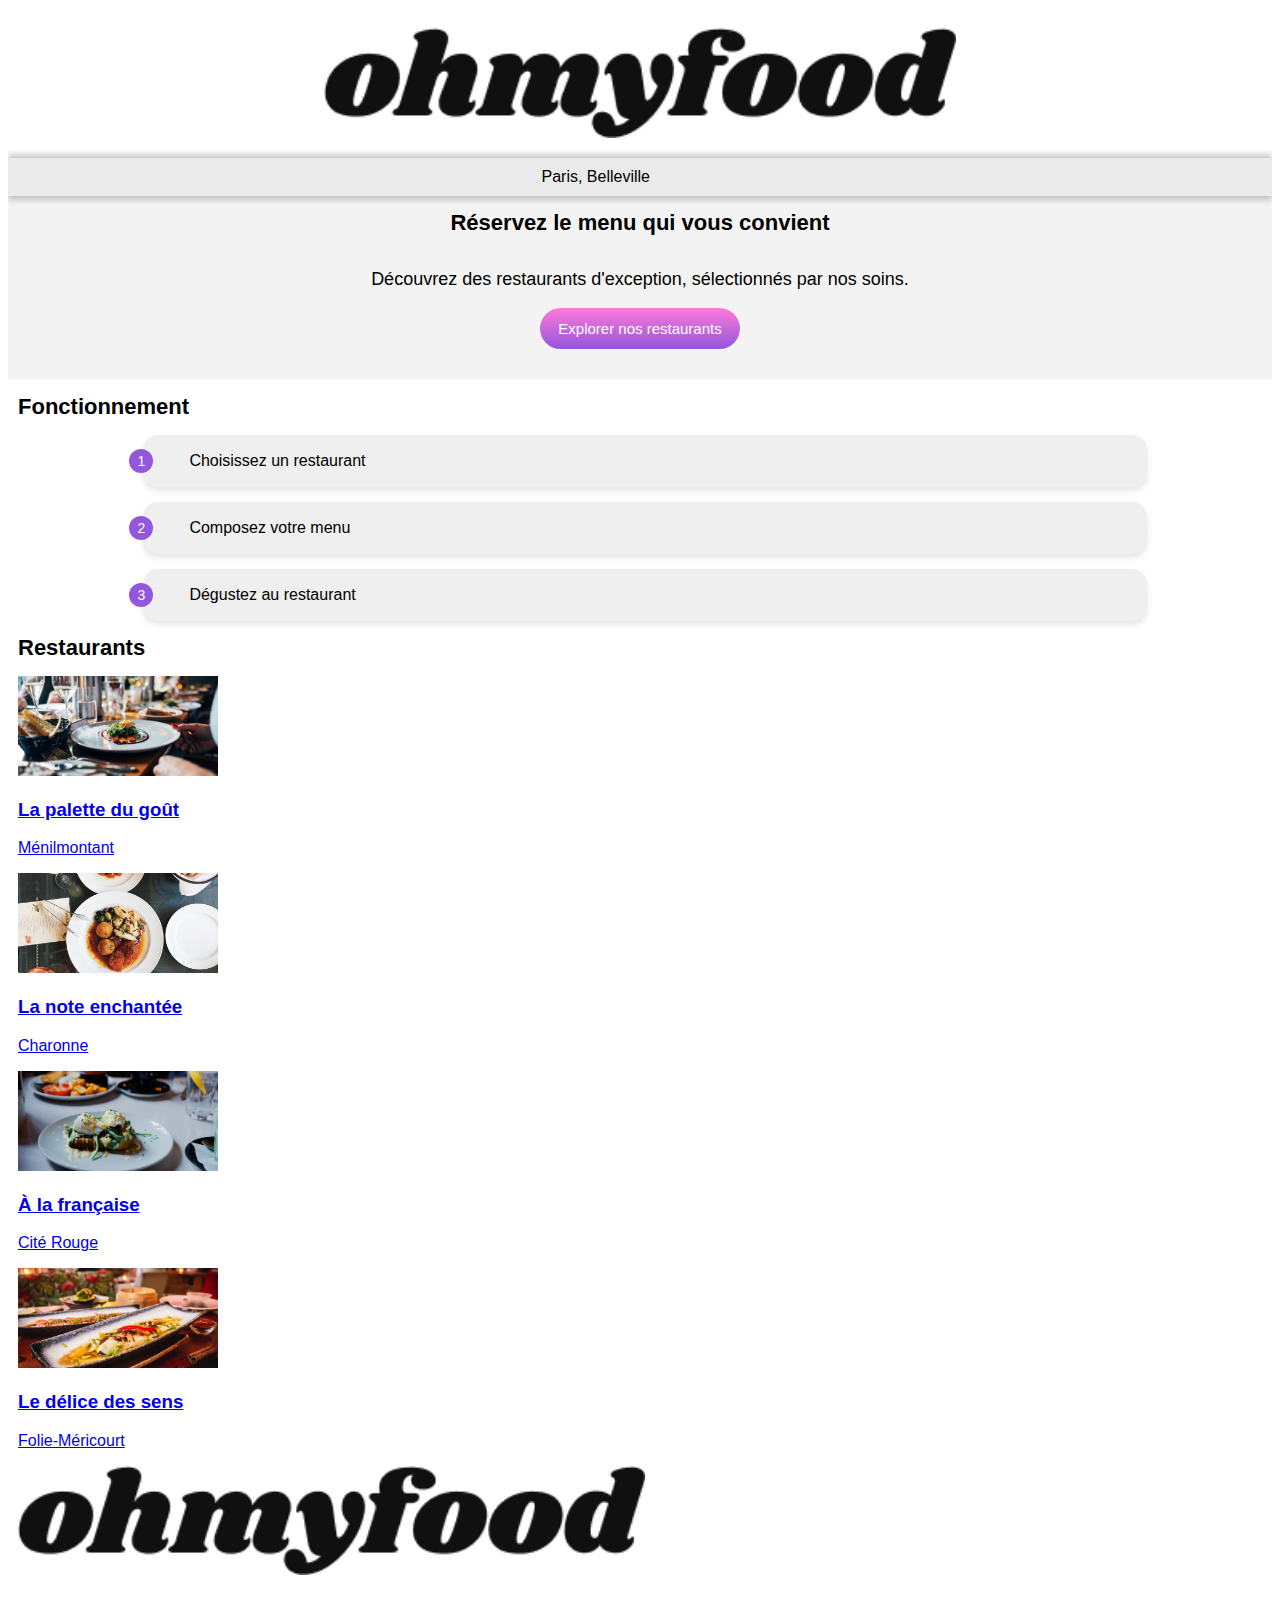
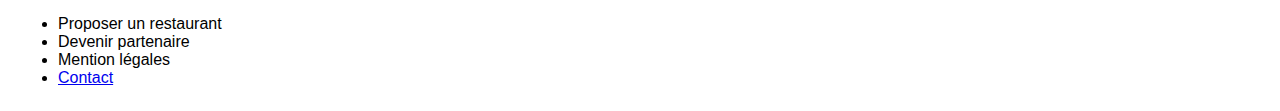
==== index.html @ 81c5a449 "Intégration css: header, info, fonctionnement" ====
<!DOCTYPE html>
<html lang="fr">

<head>
    <meta charset="UTF-8">
    <meta name="viewport" content="width=device-width, initial-scale=1.0">
    <title>Oh my food</title>

    <link rel="preconnect" href="https://fonts.googleapis.com">
    <link rel="preconnect" href="https://fonts.gstatic.com" crossorigin>
    <link href="https://fonts.googleapis.com/css2?family=Raleway:wght@400;500;700&display=swap" rel="stylesheet">
    <link rel="stylesheet" href="https://cdnjs.cloudflare.com/ajax/libs/font-awesome/6.2.1/css/all.min.css"
        integrity="sha512-MV7K8+y+gLIBoVD59lQIYicR65iaqukzvf/nwasF0nqhPay5w/9lJmVM2hMDcnK1OnMGCdVK+iQrJ7lzPJQd1w=="
        crossorigin="anonymous" referrerpolicy="no-referrer">
    <link rel="stylesheet" href="sass/main.css">

</head>

<body>

    <header>
        <img src="assets/images/logo/ohmyfood.png" alt="Logo Ohmyfood" class="logo-header">
        
        <div class="search-form">
            <i class="fa-solid fa-location-dot"></i> 
            <form action="#" method="post">
                <input type="search" value="Paris, Belleville" id="recherche">
            </form>
        </div>

    </header>

    <!-- <nav>
    </nav> -->

    <main>

        <section class="info">
            <h1>Réservez le menu qui vous convient</h1>
            <p>Découvrez des restaurants d'exception, sélectionnés par nos soins.</p>
            <button>Explorer nos restaurants</button>
        </section>

        <section class="fonctionnement">
            <h1>Fonctionnement</h1>
            <div class="fonct-btn">
                <button>
                    <div class="button-number">1</div>
                    <i class="fa-solid fa-mobile-screen-button"></i>
                    <p>Choisissez un restaurant</p>
                </button>
                <button>
                    <div class="button-number">2</div>
                    <i class="fa-solid fa-list"></i>
                    <p>Composez votre menu</p>
                </button>
                <button>
                    <div class="button-number">3</div>
                    <i class="fa-solid fa-store" id="icone-store"></i>
                    <p>Dégustez au restaurant</p>
                </button>
            </div>
        </section>

        <section class="restaurants">
            <div class="restaurant-title">
                <h1>Restaurants</h1>
            </div>
            <div class="restaurants-cards">
                <a href="#">
                    <article class="card">
                        <img src="assets/images/restaurants/jay-wennington-N_Y88TWmGwA-unsplash.jpg" alt="Image du restaurant la palette du goût">
                        <div class="card-content">
                            <div class="card-txt">
                                <h3 class="card-title">La palette du goût</h3>
                                <p class="card-subtitle">Ménilmontant</p>
                            </div>
                            <div class="card-rating">
                                <i class="fa-thin fa-heart"></i>
                            </div>
                        </div>
                    </article>
                </a> 
                <a href="#">
                    <article class="card">
                        <img src="assets/images/restaurants/stil-u2Lp8tXIcjw-unsplash.jpg" alt="Image du restaurant La note enchantée">
                        <div class="card-content">
                            <div class="card-txt">
                                <h3 class="card-title">La note enchantée</h3>
                                <p class="card-subtitle">Charonne</p>
                            </div>
                            <div class="card-rating">
                                <i class="fa-thin fa-heart"></i>
                            </div>
                        </div>
                    </article>
                </a> 
                <a href="#">
                    <article class="card">
                        <img src="assets/images/restaurants/toa-heftiba-DQKerTsQwi0-unsplash.jpg" alt="Image du restaurant À la française">
                        <div class="card-content">
                            <div class="card-txt">
                                <h3 class="card-title">À la française</h3>
                                <p class="card-subtitle">Cité Rouge</p>
                            </div>
                            <div class="card-rating">
                                <i class="fa-thin fa-heart"></i>
                            </div>
                        </div>
                    </article>
                </a> 
                <a href="#">
                    <article class="card">
                        <img src="assets/images/restaurants/louis-hansel-shotsoflouis-qNBGVyOCY8Q-unsplash.jpg" alt="Image du restaurant Le délice des sens">
                        <div class="card-content">
                            <div class="card-txt">
                                <h3 class="card-title">Le délice des sens</h3>
                                <p class="card-subtitle">Folie-Méricourt</p>
                            </div>
                            <div class="card-rating">
                                <i class="fa-thin fa-heart"></i>
                            </div>
                        </div>
                    </article>
                </a> 
            </div>    
        </section>

    </main>
    <footer>
        <img src="assets/images/logo/ohmyfood.png" alt="logo Ohmyfood" class="logo-footer">
        <ul>
            <li><i class="fa-solid fa-utensils"></i>Proposer un restaurant</li>
            <li><i class="fa-solid fa-handshake-angle"></i>Devenir partenaire</li>
            <li>Mention légales</li>
            <li><a href="#">Contact</a></li>
        </ul>
    </footer>

</body>
</html>
---- sass/main.css ----
header {
  display: flex;
  justify-content: center;
  align-items: center;
  flex-direction: column;
  font-family: "Roboto", sans-serif;
}
header .logo-header {
  width: 50%;
  margin: 20px 0;
}
header .search-form {
  display: flex;
  justify-content: center;
  align-items: center;
  flex-direction: row;
  background-color: #EAEAEA;
  width: 100%;
  box-shadow: 0 -4px 6px rgba(0, 0, 0, 0.2), 0 4px 6px rgba(0, 0, 0, 0.2);
}
header .search-form i {
  font-size: 15px;
  color: #353535;
  margin-right: 10px;
}
header .search-form form {
  display: flex;
  align-items: center;
  color: #EAEAEA;
}
header .search-form form input {
  padding: 10px;
  font-size: 16px;
  width: 100%;
  max-width: 300px;
  border: none;
  outline: none;
  background-color: #EAEAEA;
  font-family: "Roboto", sans-serif;
}

.card img {
  width: 200px;
  height: 100px;
  object-fit: cover;
}

body {
  font-family: "Roboto", sans-serif;
}

html, body {
  overflow-x: hidden;
}

h1 {
  font-size: 22px;
  font-weight: 600;
}

.info {
  display: flex;
  justify-content: center;
  align-items: center;
  flex-direction: column;
  font-family: "Roboto", sans-serif;
  text-align: center;
  background-color: #f3f3f3;
}
.info h1 {
  padding: 0 20px;
}
.info p {
  font-size: 18px;
  font-weight: 300;
  padding: 0 20px;
}

.fonctionnement, .restaurants, footer {
  padding-left: 10px;
}

.info button {
  margin-bottom: 30px;
  border-radius: 25px;
  color: white;
  background: linear-gradient(to bottom, #FF79DA, #9356DC);
  border: none;
  padding: 12px 18px;
  font-size: 15px;
  font-weight: 500;
}

.fonct-btn {
  display: flex;
  justify-content: center;
  align-items: center;
  flex-direction: column;
  gap: 15px;
}

.fonctionnement button {
  display: flex;
  align-items: center;
  justify-content: flex-start;
  width: 80%;
  border-radius: 15px;
  border: none;
  box-shadow: 0 4px 6px rgba(0, 0, 0, 0.1);
  position: relative;
}
.fonctionnement button .button-number {
  position: absolute;
  left: -14px;
  background-color: #9356DC;
  border-radius: 25px;
  color: white;
  padding: 4px 8px;
  font-size: 14px;
}
.fonctionnement button i {
  margin-left: 20px;
  color: #7E7E7E;
}
.fonctionnement button p {
  margin-left: 20px;
  font-size: 16px;
  font-weight: 500;
}
.fonctionnement button #icone-store {
  color: #9356DC;
}

.logo-footer {
  width: 50%;
  margin-bottom: 20px;
}

/*# sourceMappingURL=main.css.map */
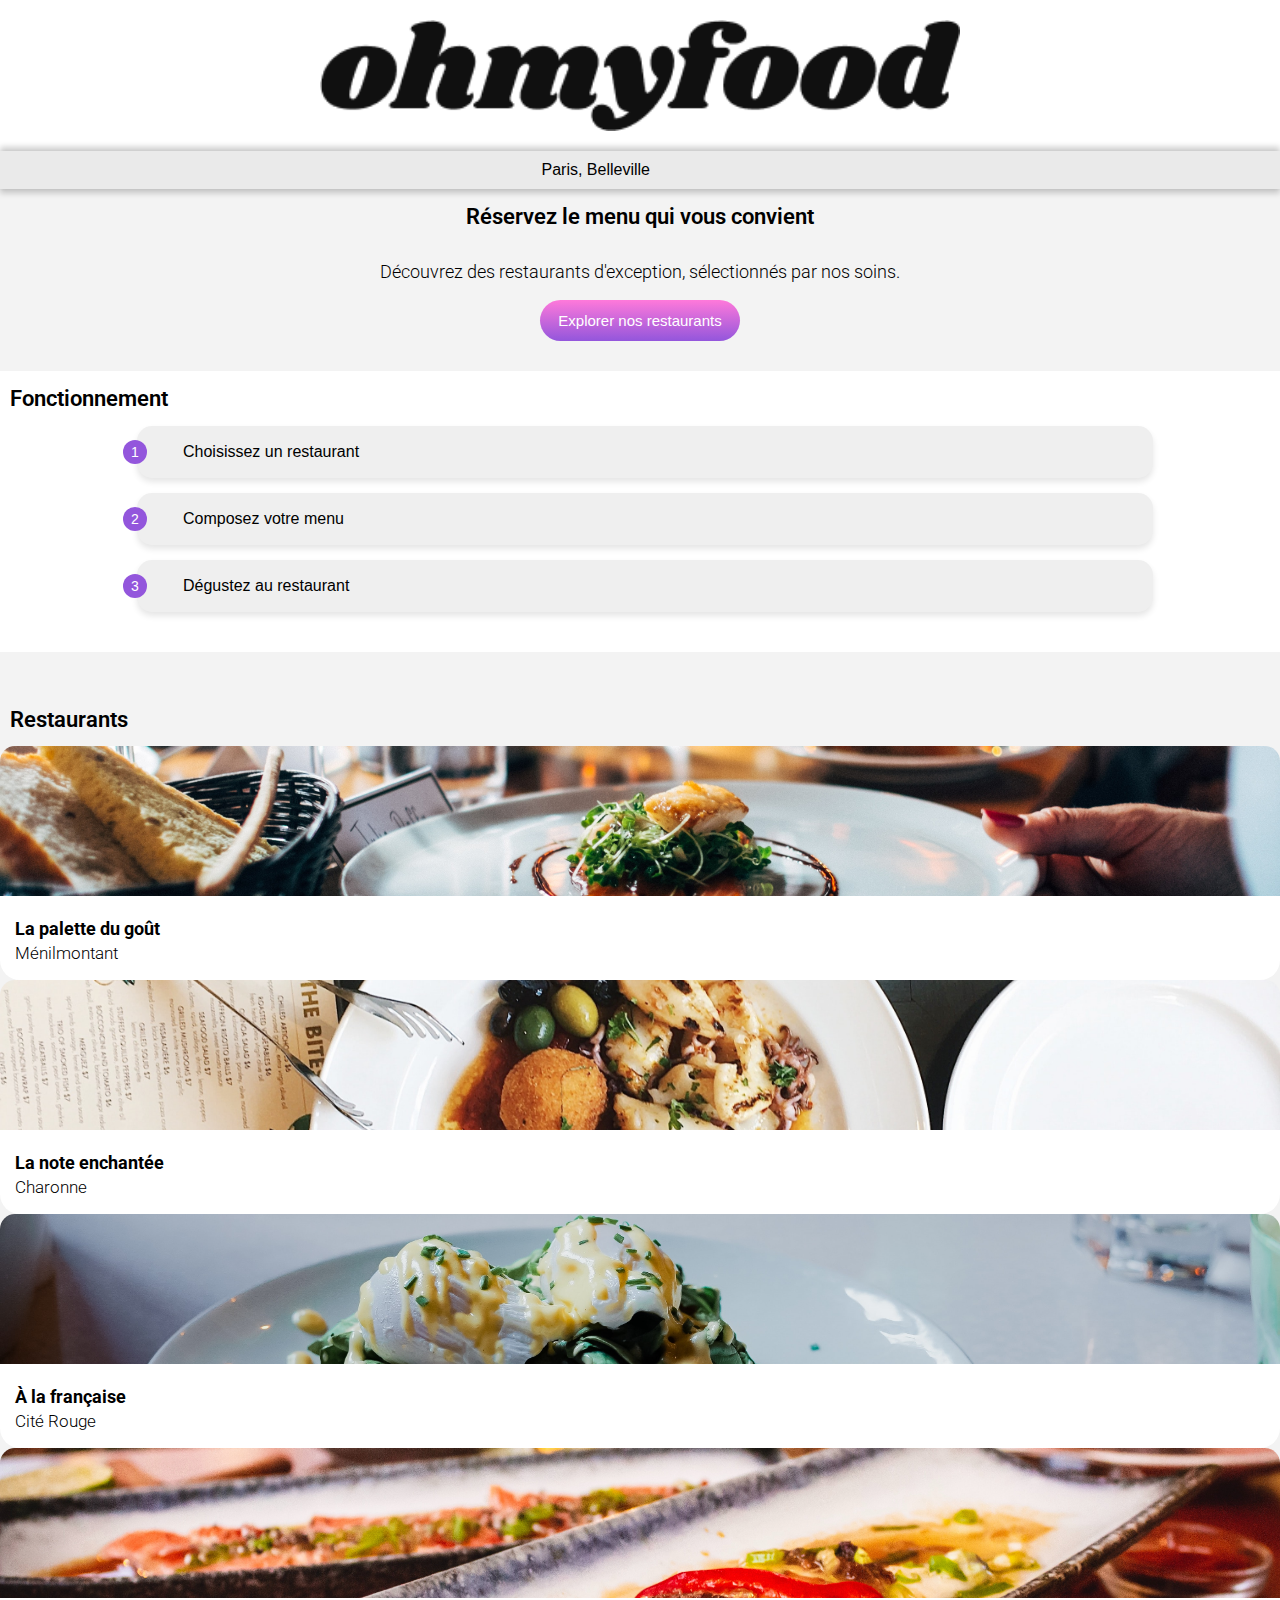
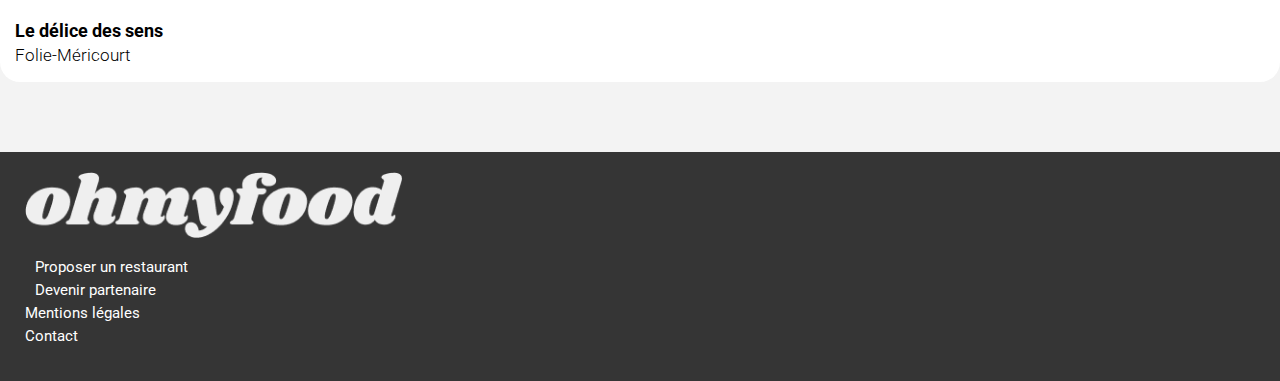
==== commit 55dd5687: "Intégration footer et vérification des sections" ====
--- a/index.html
+++ b/index.html
@@ -8,7 +8,7 @@
 
     <link rel="preconnect" href="https://fonts.googleapis.com">
     <link rel="preconnect" href="https://fonts.gstatic.com" crossorigin>
-    <link href="https://fonts.googleapis.com/css2?family=Raleway:wght@400;500;700&display=swap" rel="stylesheet">
+    <link href="https://fonts.googleapis.com/css2?family=Roboto:ital,wght@0,100;0,300;0,400;0,500;0,700;0,900;1,100;1,300;1,400;1,500;1,700;1,900&family=Shrikhand&display=swap" rel="stylesheet">
     <link rel="stylesheet" href="https://cdnjs.cloudflare.com/ajax/libs/font-awesome/6.2.1/css/all.min.css"
         integrity="sha512-MV7K8+y+gLIBoVD59lQIYicR65iaqukzvf/nwasF0nqhPay5w/9lJmVM2hMDcnK1OnMGCdVK+iQrJ7lzPJQd1w=="
         crossorigin="anonymous" referrerpolicy="no-referrer">
@@ -76,7 +76,7 @@
                                 <p class="card-subtitle">Ménilmontant</p>
                             </div>
                             <div class="card-rating">
-                                <i class="fa-thin fa-heart"></i>
+                                <i class="fa-regular fa-heart"></i>
                             </div>
                         </div>
                     </article>
@@ -90,7 +90,7 @@
                                 <p class="card-subtitle">Charonne</p>
                             </div>
                             <div class="card-rating">
-                                <i class="fa-thin fa-heart"></i>
+                                <i class="fa-regular fa-heart"></i>
                             </div>
                         </div>
                     </article>
@@ -104,7 +104,7 @@
                                 <p class="card-subtitle">Cité Rouge</p>
                             </div>
                             <div class="card-rating">
-                                <i class="fa-thin fa-heart"></i>
+                                <i class="fa-regular fa-heart"></i>
                             </div>
                         </div>
                     </article>
@@ -118,7 +118,7 @@
                                 <p class="card-subtitle">Folie-Méricourt</p>
                             </div>
                             <div class="card-rating">
-                                <i class="fa-thin fa-heart"></i>
+                                <i class="fa-regular fa-heart"></i>
                             </div>
                         </div>
                     </article>
@@ -132,7 +132,7 @@
         <ul>
             <li><i class="fa-solid fa-utensils"></i>Proposer un restaurant</li>
             <li><i class="fa-solid fa-handshake-angle"></i>Devenir partenaire</li>
-            <li>Mention légales</li>
+            <li>Mentions légales</li>
             <li><a href="#">Contact</a></li>
         </ul>
     </footer>
--- a/sass/main.css
+++ b/sass/main.css
@@ -3,7 +3,6 @@
   justify-content: center;
   align-items: center;
   flex-direction: column;
-  font-family: "Roboto", sans-serif;
 }
 header .logo-header {
   width: 50%;
@@ -36,17 +35,59 @@
   border: none;
   outline: none;
   background-color: #EAEAEA;
-  font-family: "Roboto", sans-serif;
-}
-
-.card img {
-  width: 200px;
-  height: 100px;
+}
+
+.restaurants-cards {
+  width: 100%;
+}
+.restaurants-cards .restaurants-cards a {
+  display: flex;
+  flex-direction: column;
+  gap: 20px;
+  width: 90%;
+}
+.restaurants-cards .card {
+  background-color: white;
+  border-radius: 20px;
+}
+.restaurants-cards .card img {
+  width: 100%;
+  height: 150px;
+  border-top-left-radius: 15px;
+  border-top-right-radius: 15px;
   object-fit: cover;
 }
+.restaurants-cards .card-content {
+  padding-left: 15px;
+  color: black;
+  display: flex;
+  flex-direction: row;
+  justify-content: space-between;
+  align-items: center;
+}
+.restaurants-cards .card-content .card-txt h3 {
+  margin-bottom: 0;
+  font-size: 18px;
+}
+.restaurants-cards .card-content .card-txt p {
+  margin-top: 4px;
+  font-size: 17px;
+  font-weight: 300;
+}
+.restaurants-cards .card-content .card-rating {
+  padding-right: 15px;
+}
+.restaurants-cards i {
+  font-size: 22px;
+}
 
 body {
-  font-family: "Roboto", sans-serif;
+  font-family: "Roboto", sans-serif, sans-serif;
+  margin: 0;
+}
+
+a {
+  text-decoration: none;
 }
 
 html, body {
@@ -63,7 +104,6 @@
   justify-content: center;
   align-items: center;
   flex-direction: column;
-  font-family: "Roboto", sans-serif;
   text-align: center;
   background-color: #f3f3f3;
 }
@@ -77,6 +117,18 @@
 }
 
 .fonctionnement, .restaurants, footer {
+  padding-left: 10px;
+}
+
+.fonctionnement {
+  padding-bottom: 40px;
+}
+
+.restaurants {
+  background-color: #f3f3f3;
+  padding: 40px 0 70px 0;
+}
+.restaurants h1 {
   padding-left: 10px;
 }
 
@@ -131,9 +183,34 @@
   color: #9356DC;
 }
 
-.logo-footer {
-  width: 50%;
-  margin-bottom: 20px;
+footer {
+  background-color: #353535;
+  color: white;
+  text-decoration: none;
+  padding-bottom: 15px;
+  padding-left: 25px;
+}
+footer .logo-footer {
+  width: 30%;
+  margin-top: 20px;
+  filter: invert(1);
+}
+footer ul {
+  list-style-type: none;
+  padding: 0;
+  text-decoration: none;
+}
+footer ul li {
+  padding-bottom: 5px;
+  font-size: 15px;
+  font-weight: 400;
+}
+footer i {
+  font-size: 12px;
+  padding-right: 10px;
+}
+footer a {
+  color: inherit;
 }
 
 /*# sourceMappingURL=main.css.map */
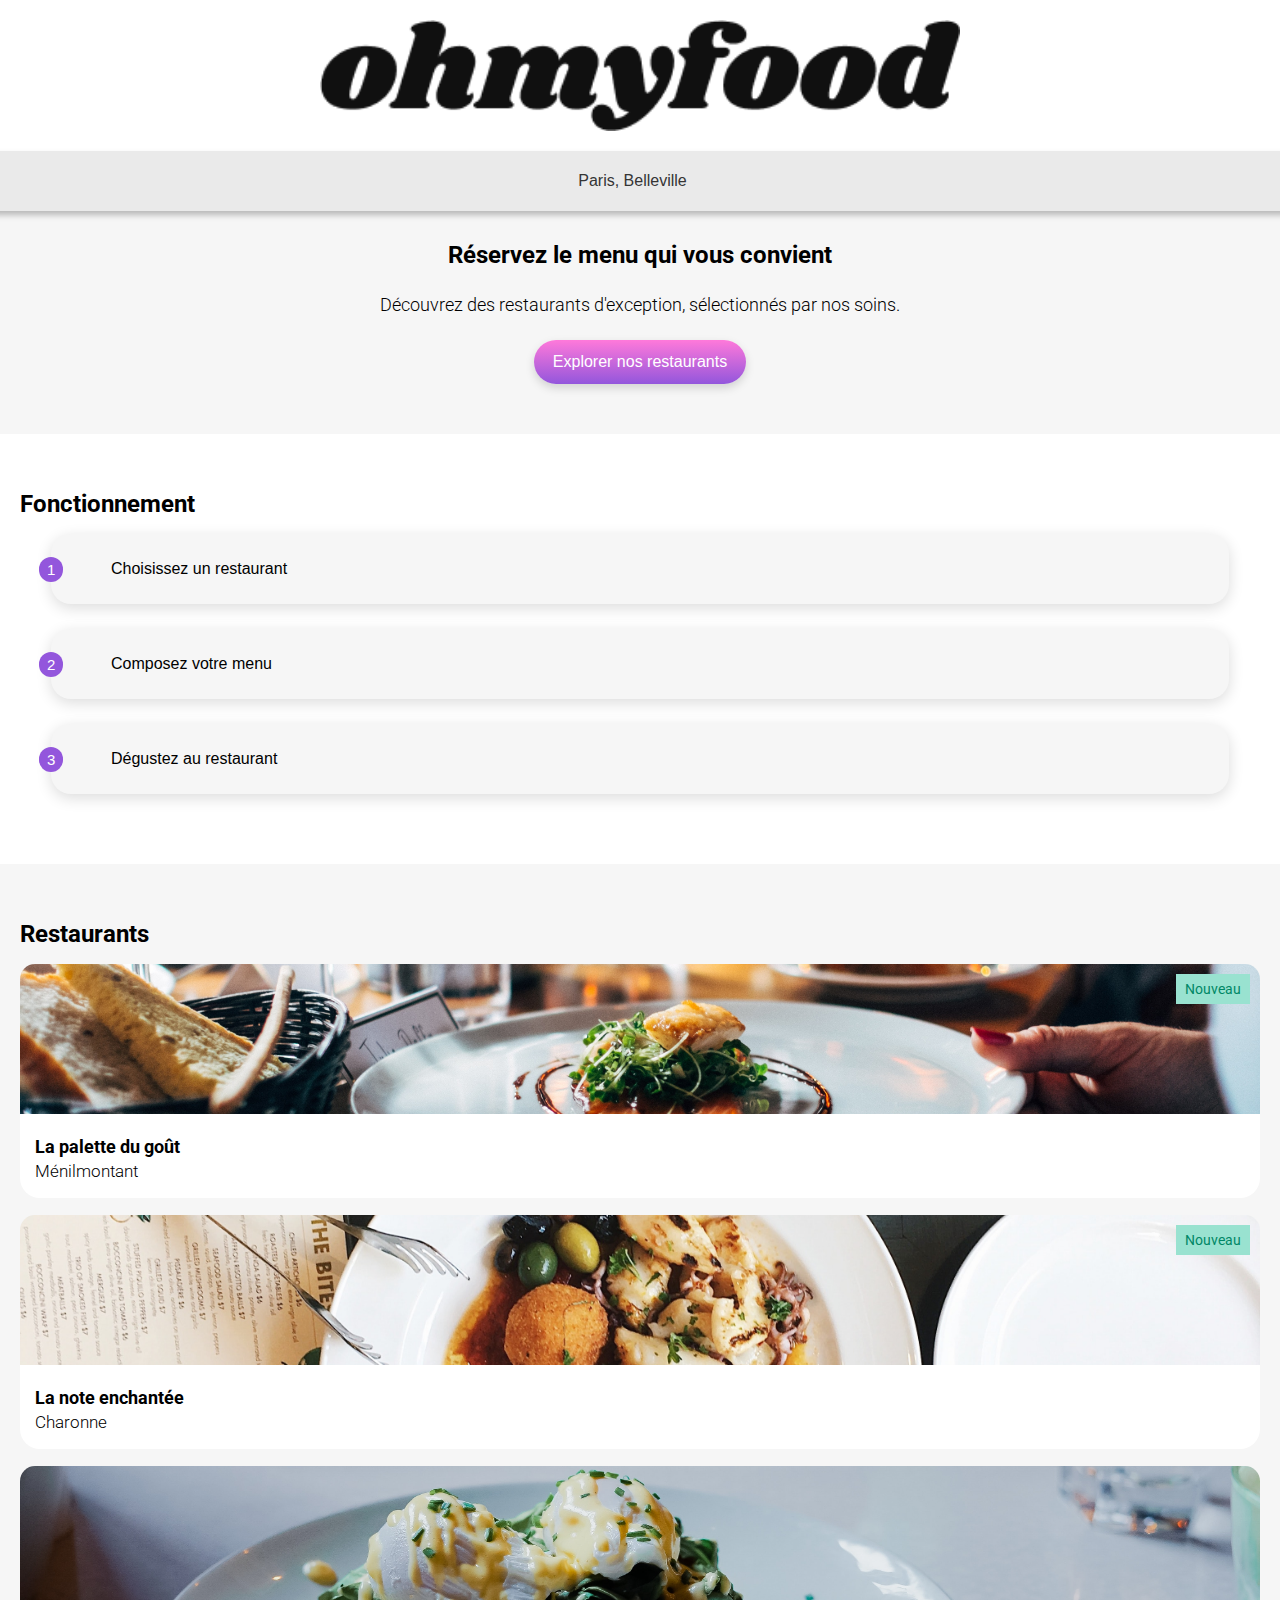
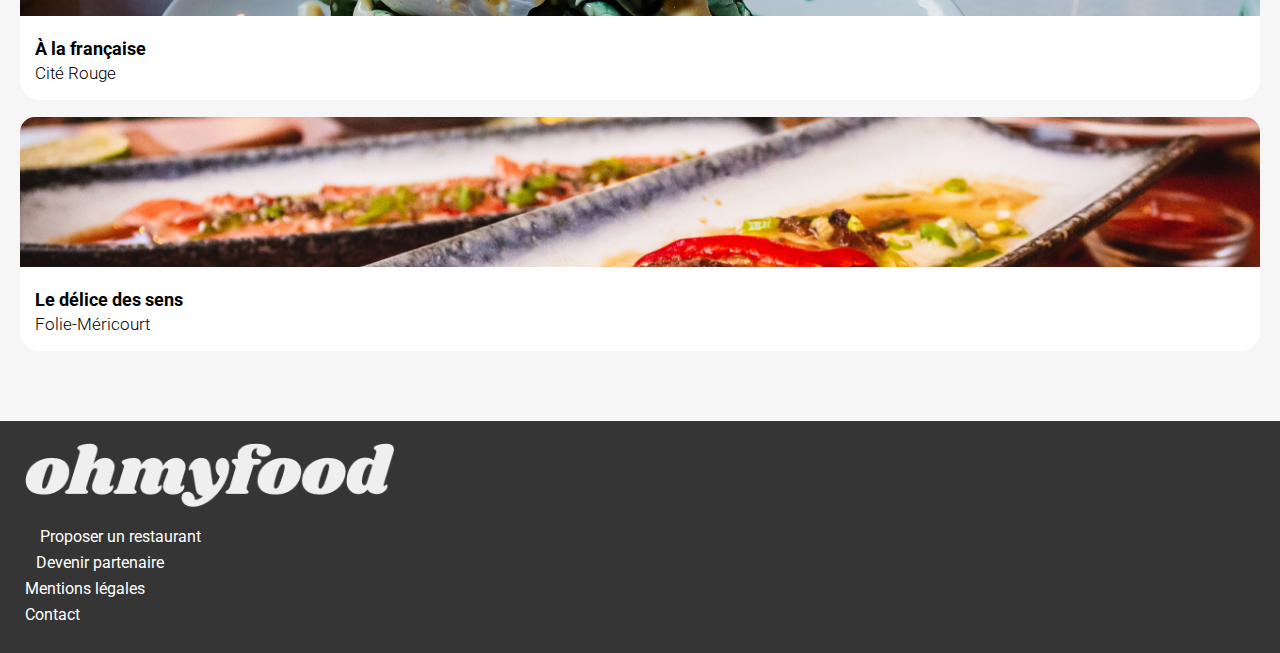
==== commit a3348818: "Fin page d'accueil sans animations" ====
--- a/index.html
+++ b/index.html
@@ -8,7 +8,9 @@
 
     <link rel="preconnect" href="https://fonts.googleapis.com">
     <link rel="preconnect" href="https://fonts.gstatic.com" crossorigin>
-    <link href="https://fonts.googleapis.com/css2?family=Roboto:ital,wght@0,100;0,300;0,400;0,500;0,700;0,900;1,100;1,300;1,400;1,500;1,700;1,900&family=Shrikhand&display=swap" rel="stylesheet">
+    <link
+        href="https://fonts.googleapis.com/css2?family=Roboto:ital,wght@0,100;0,300;0,400;0,500;0,700;0,900;1,100;1,300;1,400;1,500;1,700;1,900&family=Shrikhand&display=swap"
+        rel="stylesheet">
     <link rel="stylesheet" href="https://cdnjs.cloudflare.com/ajax/libs/font-awesome/6.2.1/css/all.min.css"
         integrity="sha512-MV7K8+y+gLIBoVD59lQIYicR65iaqukzvf/nwasF0nqhPay5w/9lJmVM2hMDcnK1OnMGCdVK+iQrJ7lzPJQd1w=="
         crossorigin="anonymous" referrerpolicy="no-referrer">
@@ -20,28 +22,23 @@
 
     <header>
         <img src="assets/images/logo/ohmyfood.png" alt="Logo Ohmyfood" class="logo-header">
-        
         <div class="search-form">
-            <i class="fa-solid fa-location-dot"></i> 
+            <i class="fa-solid fa-location-dot"></i>
             <form action="#" method="post">
                 <input type="search" value="Paris, Belleville" id="recherche">
             </form>
         </div>
-
     </header>
 
-    <!-- <nav>
-    </nav> -->
 
     <main>
-
         <section class="info">
             <h1>Réservez le menu qui vous convient</h1>
             <p>Découvrez des restaurants d'exception, sélectionnés par nos soins.</p>
             <button>Explorer nos restaurants</button>
         </section>
 
-        <section class="fonctionnement">
+        <section class="fonctionnement main-section">
             <h1>Fonctionnement</h1>
             <div class="fonct-btn">
                 <button>
@@ -62,14 +59,17 @@
             </div>
         </section>
 
-        <section class="restaurants">
+        <section class="restaurants main-section">
             <div class="restaurant-title">
                 <h1>Restaurants</h1>
             </div>
             <div class="restaurants-cards">
                 <a href="#">
                     <article class="card">
-                        <img src="assets/images/restaurants/jay-wennington-N_Y88TWmGwA-unsplash.jpg" alt="Image du restaurant la palette du goût">
+                        <!-- Alerte "Nouveau" sur l'image -->
+                        <div class="alert">Nouveau</div>
+                        <img src="assets/images/restaurants/jay-wennington-N_Y88TWmGwA-unsplash.jpg"
+                            alt="Image du restaurant la palette du goût" class="alert-image">
                         <div class="card-content">
                             <div class="card-txt">
                                 <h3 class="card-title">La palette du goût</h3>
@@ -80,10 +80,13 @@
                             </div>
                         </div>
                     </article>
-                </a> 
+                </a>
                 <a href="#">
                     <article class="card">
-                        <img src="assets/images/restaurants/stil-u2Lp8tXIcjw-unsplash.jpg" alt="Image du restaurant La note enchantée">
+                        <!-- Alerte "Nouveau" sur l'image -->
+                        <div class="alert">Nouveau</div>
+                        <img src="assets/images/restaurants/stil-u2Lp8tXIcjw-unsplash.jpg"
+                            alt="Image du restaurant La note enchantée" class="alert-image">
                         <div class="card-content">
                             <div class="card-txt">
                                 <h3 class="card-title">La note enchantée</h3>
@@ -94,10 +97,12 @@
                             </div>
                         </div>
                     </article>
-                </a> 
+                </a>
                 <a href="#">
                     <article class="card">
-                        <img src="assets/images/restaurants/toa-heftiba-DQKerTsQwi0-unsplash.jpg" alt="Image du restaurant À la française">
+
+                        <img src="assets/images/restaurants/toa-heftiba-DQKerTsQwi0-unsplash.jpg"
+                            alt="Image du restaurant À la française" class="alert-image">
                         <div class="card-content">
                             <div class="card-txt">
                                 <h3 class="card-title">À la française</h3>
@@ -108,10 +113,11 @@
                             </div>
                         </div>
                     </article>
-                </a> 
+                </a>
                 <a href="#">
                     <article class="card">
-                        <img src="assets/images/restaurants/louis-hansel-shotsoflouis-qNBGVyOCY8Q-unsplash.jpg" alt="Image du restaurant Le délice des sens">
+                        <img src="assets/images/restaurants/louis-hansel-shotsoflouis-qNBGVyOCY8Q-unsplash.jpg"
+                            alt="Image du restaurant Le délice des sens" class="alert-image">
                         <div class="card-content">
                             <div class="card-txt">
                                 <h3 class="card-title">Le délice des sens</h3>
@@ -122,8 +128,8 @@
                             </div>
                         </div>
                     </article>
-                </a> 
-            </div>    
+                </a>
+            </div>
         </section>
 
     </main>
@@ -138,4 +144,5 @@
     </footer>
 
 </body>
+
 </html>--- a/sass/main.css
+++ b/sass/main.css
@@ -3,6 +3,7 @@
   justify-content: center;
   align-items: center;
   flex-direction: column;
+  box-shadow: 0px 4px 6px rgba(0, 0, 0, 0.25);
 }
 header .logo-header {
   width: 50%;
@@ -15,47 +16,51 @@
   flex-direction: row;
   background-color: #EAEAEA;
   width: 100%;
-  box-shadow: 0 -4px 6px rgba(0, 0, 0, 0.2), 0 4px 6px rgba(0, 0, 0, 0.2);
+  padding: 20px;
+  box-shadow: 0px 4px 6px rgba(0, 0, 0, 0.25);
+  z-index: 1;
 }
 header .search-form i {
-  font-size: 15px;
+  font-size: 17px;
   color: #353535;
-  margin-right: 10px;
 }
 header .search-form form {
-  display: flex;
-  align-items: center;
   color: #EAEAEA;
 }
 header .search-form form input {
-  padding: 10px;
-  font-size: 16px;
-  width: 100%;
-  max-width: 300px;
+  font-size: 16px;
   border: none;
   outline: none;
+  text-align: center;
+  color: #353535;
   background-color: #EAEAEA;
 }
 
 .restaurants-cards {
   width: 100%;
-}
-.restaurants-cards .restaurants-cards a {
-  display: flex;
-  flex-direction: column;
-  gap: 20px;
-  width: 90%;
+  display: flex;
+  flex-direction: column;
+  gap: 17px;
 }
 .restaurants-cards .card {
   background-color: white;
+  position: relative;
   border-radius: 20px;
 }
 .restaurants-cards .card img {
   width: 100%;
   height: 150px;
-  border-top-left-radius: 15px;
-  border-top-right-radius: 15px;
+  border-radius: 15px 15px 0 0;
   object-fit: cover;
+}
+.restaurants-cards .card .alert {
+  position: absolute;
+  top: 10px;
+  right: 10px;
+  background-color: #99E2D0;
+  color: #008766;
+  padding: 7px 9px;
+  font-size: 14px;
 }
 .restaurants-cards .card-content {
   padding-left: 15px;
@@ -77,8 +82,8 @@
 .restaurants-cards .card-content .card-rating {
   padding-right: 15px;
 }
-.restaurants-cards i {
-  font-size: 22px;
+.restaurants-cards .card-content .card-rating i {
+  font-size: 23px;
 }
 
 body {
@@ -90,13 +95,14 @@
   text-decoration: none;
 }
 
-html, body {
+html,
+body {
   overflow-x: hidden;
 }
 
 h1 {
-  font-size: 22px;
-  font-weight: 600;
+  font-size: 24px;
+  font-weight: 700;
 }
 
 .info {
@@ -105,81 +111,79 @@
   align-items: center;
   flex-direction: column;
   text-align: center;
-  background-color: #f3f3f3;
+  background-color: #f6f6f6;
+  gap: 25px;
+  padding-top: 30px;
+  padding-bottom: 50px;
 }
 .info h1 {
-  padding: 0 20px;
+  padding: 0 50px;
+  margin: 0;
 }
 .info p {
   font-size: 18px;
   font-weight: 300;
-  padding: 0 20px;
-}
-
-.fonctionnement, .restaurants, footer {
-  padding-left: 10px;
-}
-
-.fonctionnement {
-  padding-bottom: 40px;
+  margin: 0;
+}
+
+.main-section {
+  padding: 40px 20px 70px 20px;
 }
 
 .restaurants {
-  background-color: #f3f3f3;
-  padding: 40px 0 70px 0;
-}
-.restaurants h1 {
-  padding-left: 10px;
+  background-color: #f6f6f6;
 }
 
 .info button {
-  margin-bottom: 30px;
+  color: white;
+  border: none;
+  padding: 13px 19px;
+  font-size: 16px;
+  font-weight: 500;
   border-radius: 25px;
-  color: white;
   background: linear-gradient(to bottom, #FF79DA, #9356DC);
+  box-shadow: 0px 4px 10px rgba(0, 0, 0, 0.15);
+}
+
+.fonct-btn {
+  display: flex;
+  justify-content: center;
+  align-items: center;
+  flex-direction: column;
+  gap: 25px;
+}
+.fonct-btn button {
+  display: flex;
+  align-items: center;
+  justify-content: flex-start;
+  width: 95%;
   border: none;
-  padding: 12px 18px;
-  font-size: 15px;
-  font-weight: 500;
-}
-
-.fonct-btn {
-  display: flex;
-  justify-content: center;
-  align-items: center;
-  flex-direction: column;
-  gap: 15px;
-}
-
-.fonctionnement button {
-  display: flex;
-  align-items: center;
-  justify-content: flex-start;
-  width: 80%;
-  border-radius: 15px;
-  border: none;
-  box-shadow: 0 4px 6px rgba(0, 0, 0, 0.1);
   position: relative;
-}
-.fonctionnement button .button-number {
+  padding: 10px 5px 10px 10px;
+  background-color: #f6f6f6;
+  border-radius: 20px;
+  box-shadow: 0px 4px 15px rgba(0, 0, 0, 0.14);
+}
+.fonct-btn button .button-number {
   position: absolute;
-  left: -14px;
+  left: -12px;
   background-color: #9356DC;
   border-radius: 25px;
   color: white;
   padding: 4px 8px;
-  font-size: 14px;
-}
-.fonctionnement button i {
-  margin-left: 20px;
+  font-size: 15px;
+}
+.fonct-btn button i {
+  margin-left: 25px;
   color: #7E7E7E;
-}
-.fonctionnement button p {
-  margin-left: 20px;
+  font-size: 19px;
+}
+.fonct-btn button p {
+  margin-left: 25px;
   font-size: 16px;
   font-weight: 500;
 }
-.fonctionnement button #icone-store {
+.fonct-btn button #icone-store {
   color: #9356DC;
 }
 
@@ -187,27 +191,28 @@
   background-color: #353535;
   color: white;
   text-decoration: none;
-  padding-bottom: 15px;
-  padding-left: 25px;
+  padding: 22px 25px 22px 25px;
 }
 footer .logo-footer {
   width: 30%;
-  margin-top: 20px;
   filter: invert(1);
 }
 footer ul {
   list-style-type: none;
   padding: 0;
+  margin-bottom: 0;
   text-decoration: none;
 }
 footer ul li {
-  padding-bottom: 5px;
-  font-size: 15px;
-  font-weight: 400;
+  padding-bottom: 7px;
+  font-size: 16px;
 }
 footer i {
   font-size: 12px;
-  padding-right: 10px;
+  padding-right: 11px;
+}
+footer .fa-utensils {
+  padding-right: 15px;
 }
 footer a {
   color: inherit;
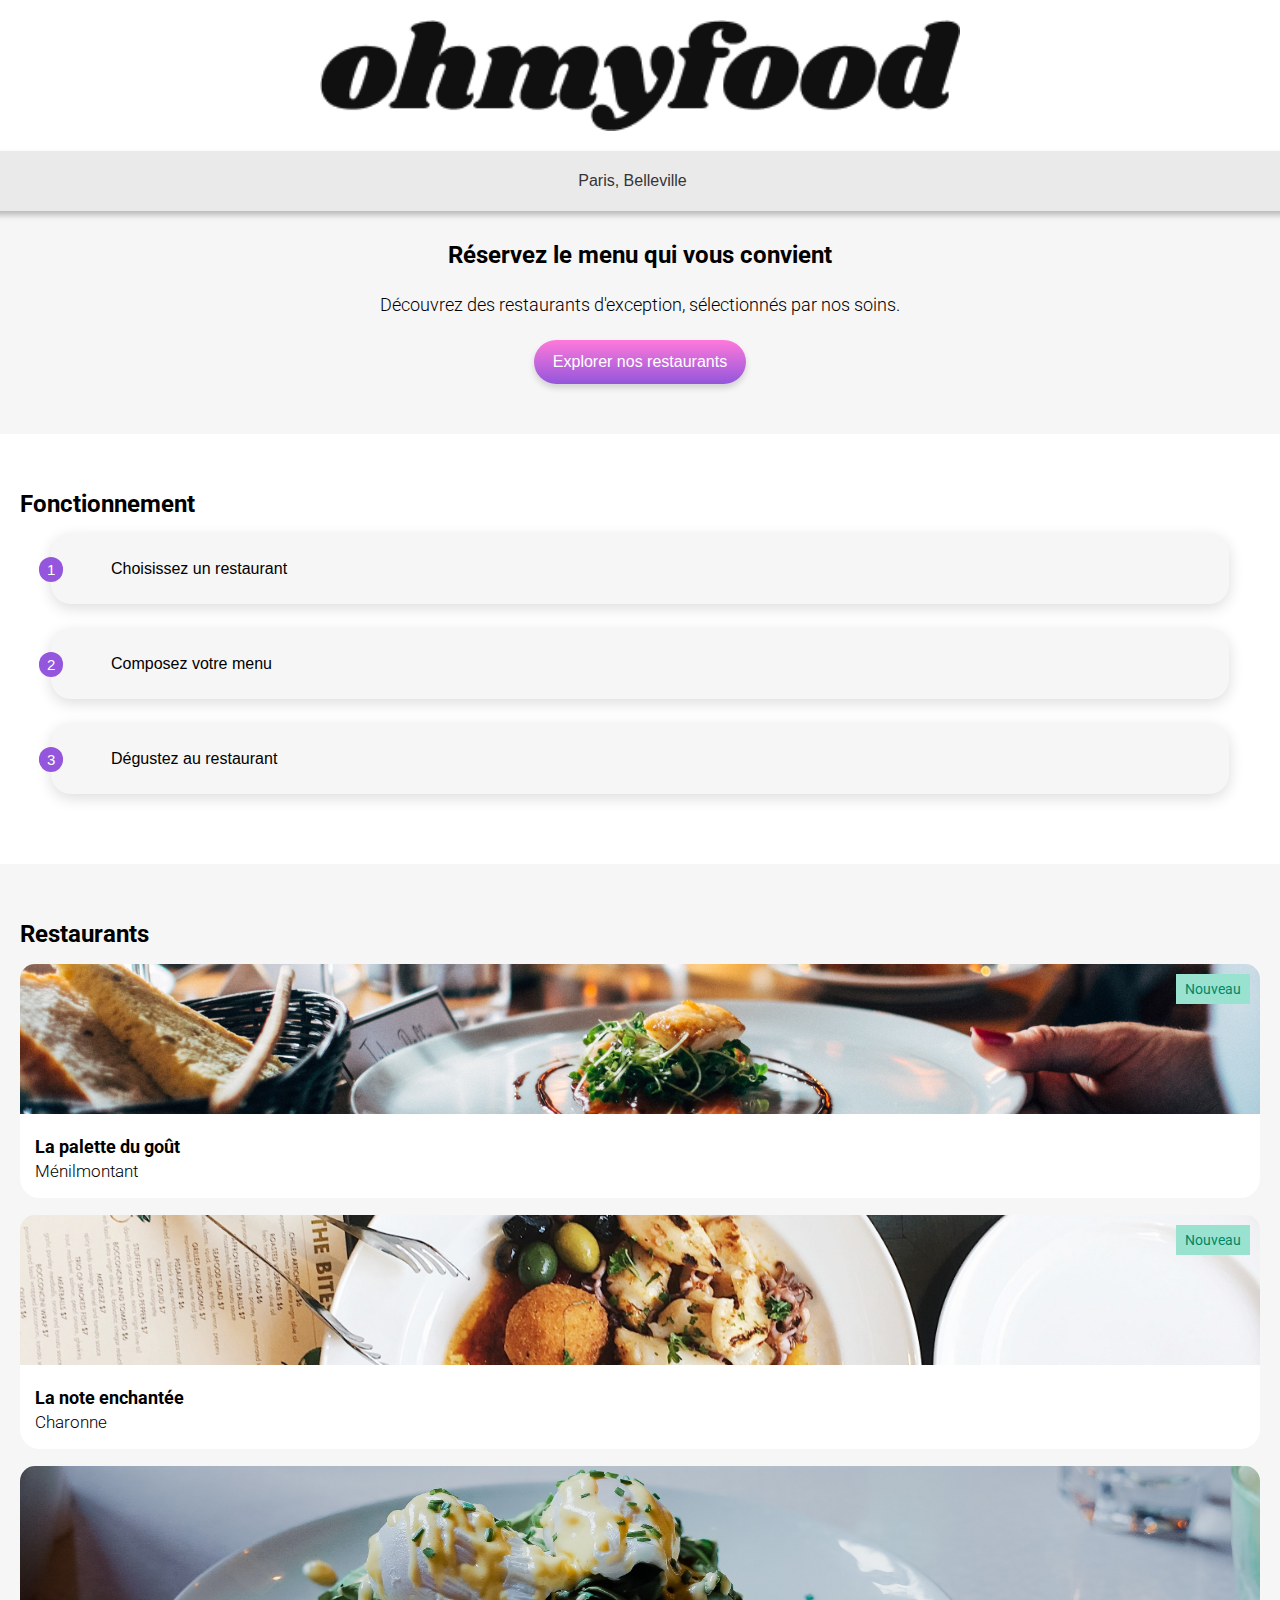
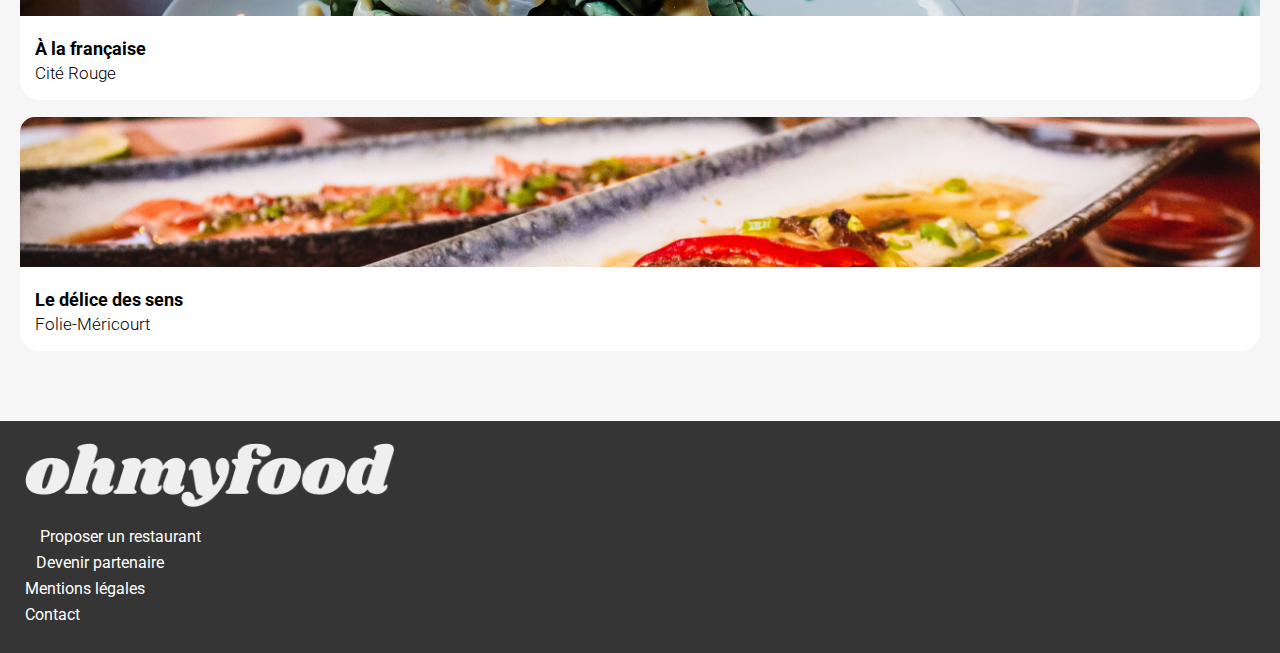
==== commit dc09703c: "Animations page d'accueil" ====
--- a/index.html
+++ b/index.html
@@ -66,7 +66,6 @@
             <div class="restaurants-cards">
                 <a href="#">
                     <article class="card">
-                        <!-- Alerte "Nouveau" sur l'image -->
                         <div class="alert">Nouveau</div>
                         <img src="assets/images/restaurants/jay-wennington-N_Y88TWmGwA-unsplash.jpg"
                             alt="Image du restaurant la palette du goût" class="alert-image">
@@ -76,14 +75,15 @@
                                 <p class="card-subtitle">Ménilmontant</p>
                             </div>
                             <div class="card-rating">
-                                <i class="fa-regular fa-heart"></i>
+                                <i class="fa-regular fa-heart empty-heart"></i>
+                                <i class="fa-solid fa-heart full-heart"></i>
                             </div>
                         </div>
                     </article>
                 </a>
                 <a href="#">
                     <article class="card">
-                        <!-- Alerte "Nouveau" sur l'image -->
+
                         <div class="alert">Nouveau</div>
                         <img src="assets/images/restaurants/stil-u2Lp8tXIcjw-unsplash.jpg"
                             alt="Image du restaurant La note enchantée" class="alert-image">
@@ -93,7 +93,8 @@
                                 <p class="card-subtitle">Charonne</p>
                             </div>
                             <div class="card-rating">
-                                <i class="fa-regular fa-heart"></i>
+                                <i class="fa-regular fa-heart empty-heart"></i>
+                                <i class="fa-solid fa-heart full-heart"></i>
                             </div>
                         </div>
                     </article>
@@ -109,7 +110,8 @@
                                 <p class="card-subtitle">Cité Rouge</p>
                             </div>
                             <div class="card-rating">
-                                <i class="fa-regular fa-heart"></i>
+                                <i class="fa-regular fa-heart empty-heart"></i>
+                                <i class="fa-solid fa-heart full-heart"></i>
                             </div>
                         </div>
                     </article>
@@ -124,7 +126,8 @@
                                 <p class="card-subtitle">Folie-Méricourt</p>
                             </div>
                             <div class="card-rating">
-                                <i class="fa-regular fa-heart"></i>
+                                <i class="fa-regular fa-heart empty-heart"></i>
+                                <i class="fa-solid fa-heart full-heart"></i>
                             </div>
                         </div>
                     </article>
--- a/sass/main.css
+++ b/sass/main.css
@@ -41,6 +41,28 @@
   display: flex;
   flex-direction: column;
   gap: 17px;
+}
+.restaurants-cards a .fa-heart {
+  position: absolute;
+  right: 15px;
+  bottom: 30px;
+  font-size: 23px;
+}
+.restaurants-cards a .empty-heart {
+  transition: opacity 0.3s ease;
+}
+.restaurants-cards a .full-heart {
+  color: transparent;
+  opacity: 0;
+  transition: opacity 0.3s ease, transform 0.3s ease;
+}
+.restaurants-cards a:hover .empty-heart {
+  opacity: 0;
+}
+.restaurants-cards a:hover .full-heart {
+  opacity: 1;
+  background-clip: text;
+  background-image: linear-gradient(#FF79DA, #9356DC);
 }
 .restaurants-cards .card {
   background-color: white;
@@ -79,12 +101,6 @@
   font-size: 17px;
   font-weight: 300;
 }
-.restaurants-cards .card-content .card-rating {
-  padding-right: 15px;
-}
-.restaurants-cards .card-content .card-rating i {
-  font-size: 23px;
-}
 
 body {
   font-family: "Roboto", sans-serif, sans-serif;
@@ -142,7 +158,12 @@
   font-weight: 500;
   border-radius: 25px;
   background: linear-gradient(to bottom, #FF79DA, #9356DC);
-  box-shadow: 0px 4px 10px rgba(0, 0, 0, 0.15);
+  box-shadow: 0px 4px 6px rgba(0, 0, 0, 0.15);
+  transition: filter 0.3s ease-out, box-shadow 0.3s ease-out;
+}
+.info button:hover {
+  filter: brightness(115%);
+  box-shadow: 0px 6px 10px rgba(0, 0, 0, 0.25);
 }
 
 .fonct-btn {
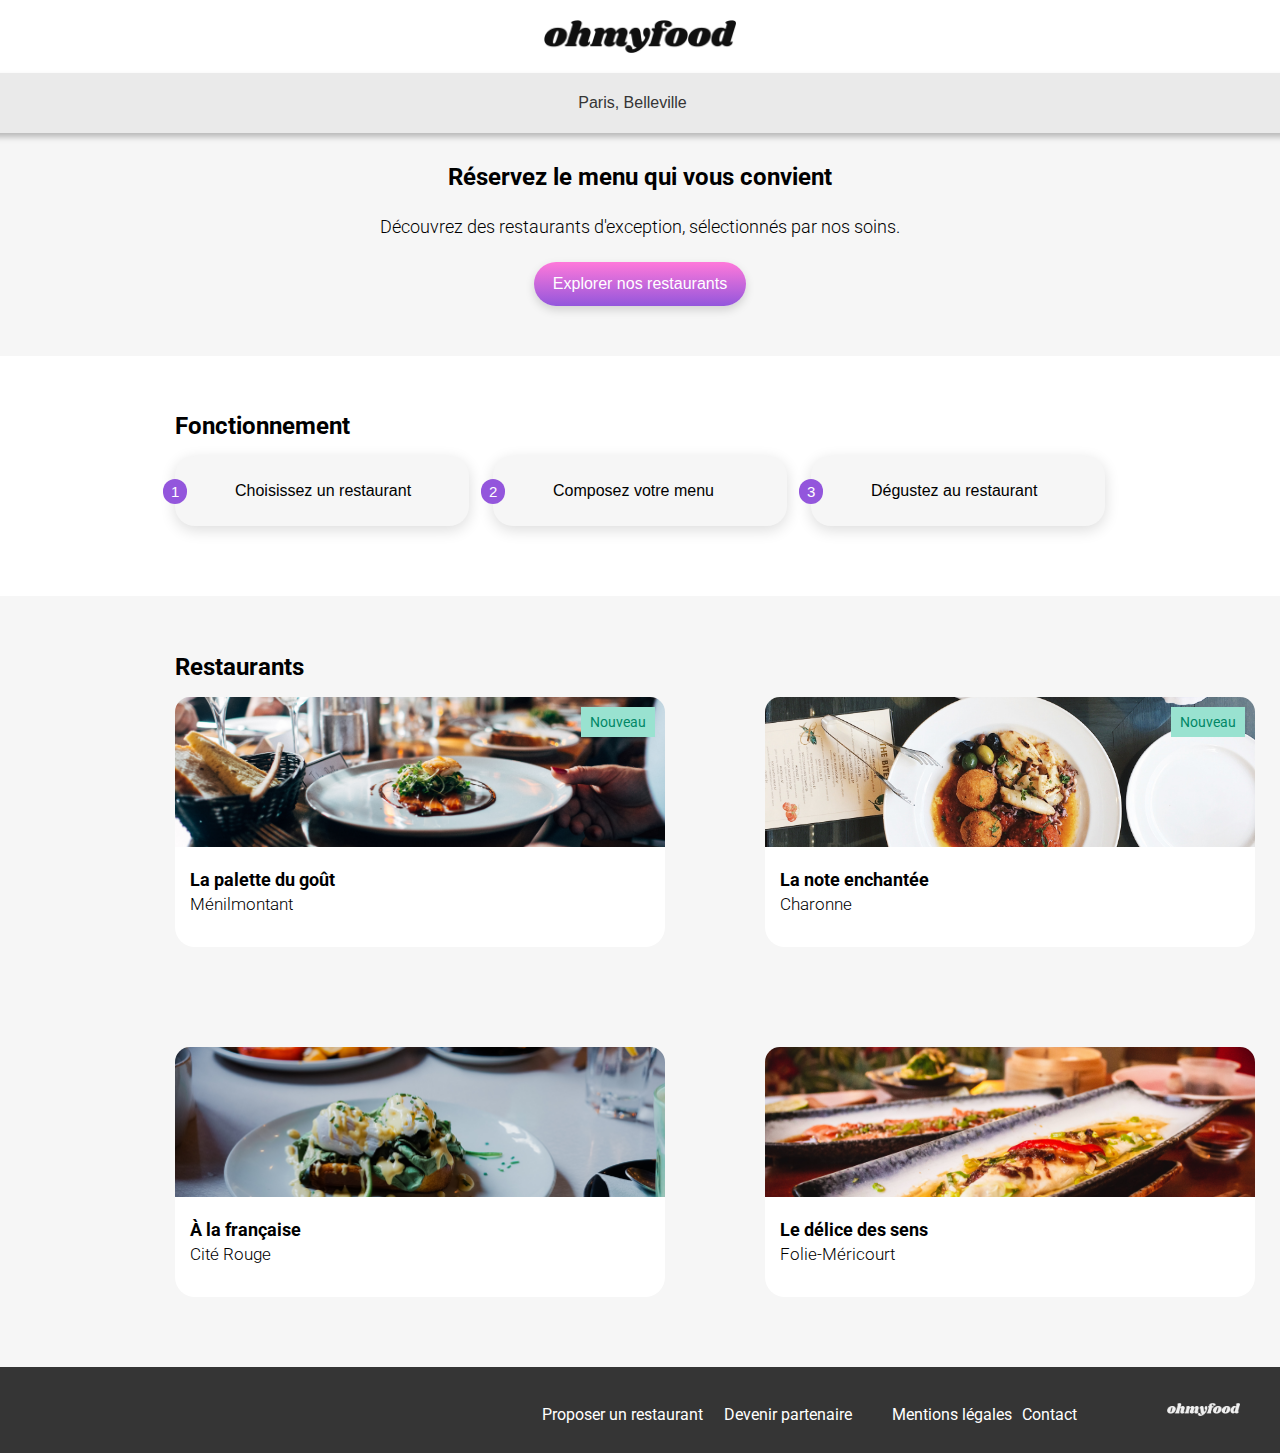
==== commit f4529907: "Responsive" ====
--- a/index.html
+++ b/index.html
@@ -139,10 +139,20 @@
     <footer>
         <img src="assets/images/logo/ohmyfood.png" alt="logo Ohmyfood" class="logo-footer">
         <ul>
-            <li><i class="fa-solid fa-utensils"></i>Proposer un restaurant</li>
-            <li><i class="fa-solid fa-handshake-angle"></i>Devenir partenaire</li>
-            <li>Mentions légales</li>
-            <li><a href="#">Contact</a></li>
+            <div class="footer-duo">
+                <li>
+                    <i class="fa-solid fa-utensils"></i>
+                    Proposer un restaurant
+                </li>
+                <li>
+                    <i class="fa-solid fa-handshake-angle"></i>
+                    Devenir partenaire
+                </li>
+            </div>
+            <div class="footer-duo">
+                <li>Mentions légales</li>
+                <li><a href="mailto:votreadresse@mail.com">Contact</a></li>
+            </div>
         </ul>
     </footer>
 
--- a/sass/main.css
+++ b/sass/main.css
@@ -8,6 +8,11 @@
 header .logo-header {
   width: 50%;
   margin: 20px 0;
+}
+@media (min-width: 768px) {
+  header .logo-header {
+    width: 15%;
+  }
 }
 header .search-form {
   display: flex;
@@ -48,21 +53,24 @@
   bottom: 30px;
   font-size: 23px;
 }
+.restaurants-cards a .empty-heart,
+.restaurants-cards a .full-heart {
+  transition: opacity 0.3s ease, transform 0.3s ease;
+}
 .restaurants-cards a .empty-heart {
-  transition: opacity 0.3s ease;
+  opacity: 1;
 }
 .restaurants-cards a .full-heart {
   color: transparent;
   opacity: 0;
-  transition: opacity 0.3s ease, transform 0.3s ease;
+  background-clip: text;
+  background-image: linear-gradient(#FF79DA, #9356DC);
 }
 .restaurants-cards a:hover .empty-heart {
   opacity: 0;
 }
 .restaurants-cards a:hover .full-heart {
   opacity: 1;
-  background-clip: text;
-  background-image: linear-gradient(#FF79DA, #9356DC);
 }
 .restaurants-cards .card {
   background-color: white;
@@ -72,8 +80,8 @@
 .restaurants-cards .card img {
   width: 100%;
   height: 150px;
+  object-fit: cover;
   border-radius: 15px 15px 0 0;
-  object-fit: cover;
 }
 .restaurants-cards .card .alert {
   position: absolute;
@@ -84,6 +92,12 @@
   padding: 7px 9px;
   font-size: 14px;
 }
+@media (min-width: 768px) {
+  .restaurants-cards .card {
+    width: 490px;
+    height: 250px;
+  }
+}
 .restaurants-cards .card-content {
   padding-left: 15px;
   color: black;
@@ -100,6 +114,13 @@
   margin-top: 4px;
   font-size: 17px;
   font-weight: 300;
+}
+@media (min-width: 768px) {
+  .restaurants-cards {
+    display: grid;
+    grid-template-columns: 1fr 1fr;
+    gap: 100px;
+  }
 }
 
 body {
@@ -144,6 +165,12 @@
 
 .main-section {
   padding: 40px 20px 70px 20px;
+}
+@media (min-width: 768px) {
+  .main-section {
+    padding-left: 175px;
+    padding-right: 175px;
+  }
 }
 
 .restaurants {
@@ -158,12 +185,12 @@
   font-weight: 500;
   border-radius: 25px;
   background: linear-gradient(to bottom, #FF79DA, #9356DC);
-  box-shadow: 0px 4px 6px rgba(0, 0, 0, 0.15);
+  box-shadow: 0px 4px 10px rgba(0, 0, 0, 0.15);
   transition: filter 0.3s ease-out, box-shadow 0.3s ease-out;
 }
 .info button:hover {
-  filter: brightness(115%);
-  box-shadow: 0px 6px 10px rgba(0, 0, 0, 0.25);
+  filter: brightness(110%);
+  box-shadow: 0px 6px 12px rgba(0, 0, 0, 0.25);
 }
 
 .fonct-btn {
@@ -171,7 +198,7 @@
   justify-content: center;
   align-items: center;
   flex-direction: column;
-  gap: 25px;
+  gap: 24px;
 }
 .fonct-btn button {
   display: flex;
@@ -207,6 +234,16 @@
 .fonct-btn button #icone-store {
   color: #9356DC;
 }
+@media (min-width: 768px) {
+  .fonct-btn button {
+    width: 335px;
+  }
+}
+@media (min-width: 768px) {
+  .fonct-btn {
+    flex-direction: row;
+  }
+}
 
 footer {
   background-color: #353535;
@@ -218,15 +255,37 @@
   width: 30%;
   filter: invert(1);
 }
+@media (min-width: 768px) {
+  footer .logo-footer {
+    width: 6%;
+  }
+}
 footer ul {
   list-style-type: none;
   padding: 0;
   margin-bottom: 0;
   text-decoration: none;
 }
-footer ul li {
+footer ul .footer-duo li {
   padding-bottom: 7px;
   font-size: 16px;
+}
+@media (min-width: 768px) {
+  footer ul .footer-duo {
+    display: flex;
+    flex-direction: row;
+    align-items: center;
+    gap: 10px;
+  }
+}
+@media (min-width: 768px) {
+  footer ul {
+    display: flex;
+    flex-direction: row;
+    align-items: center;
+    gap: 40px;
+    padding-right: 70px;
+  }
 }
 footer i {
   font-size: 12px;
@@ -238,5 +297,14 @@
 footer a {
   color: inherit;
 }
+@media (min-width: 768px) {
+  footer {
+    display: flex;
+    flex-direction: row-reverse;
+    align-items: center;
+    gap: 20px;
+    padding-right: 40px;
+  }
+}
 
 /*# sourceMappingURL=main.css.map */
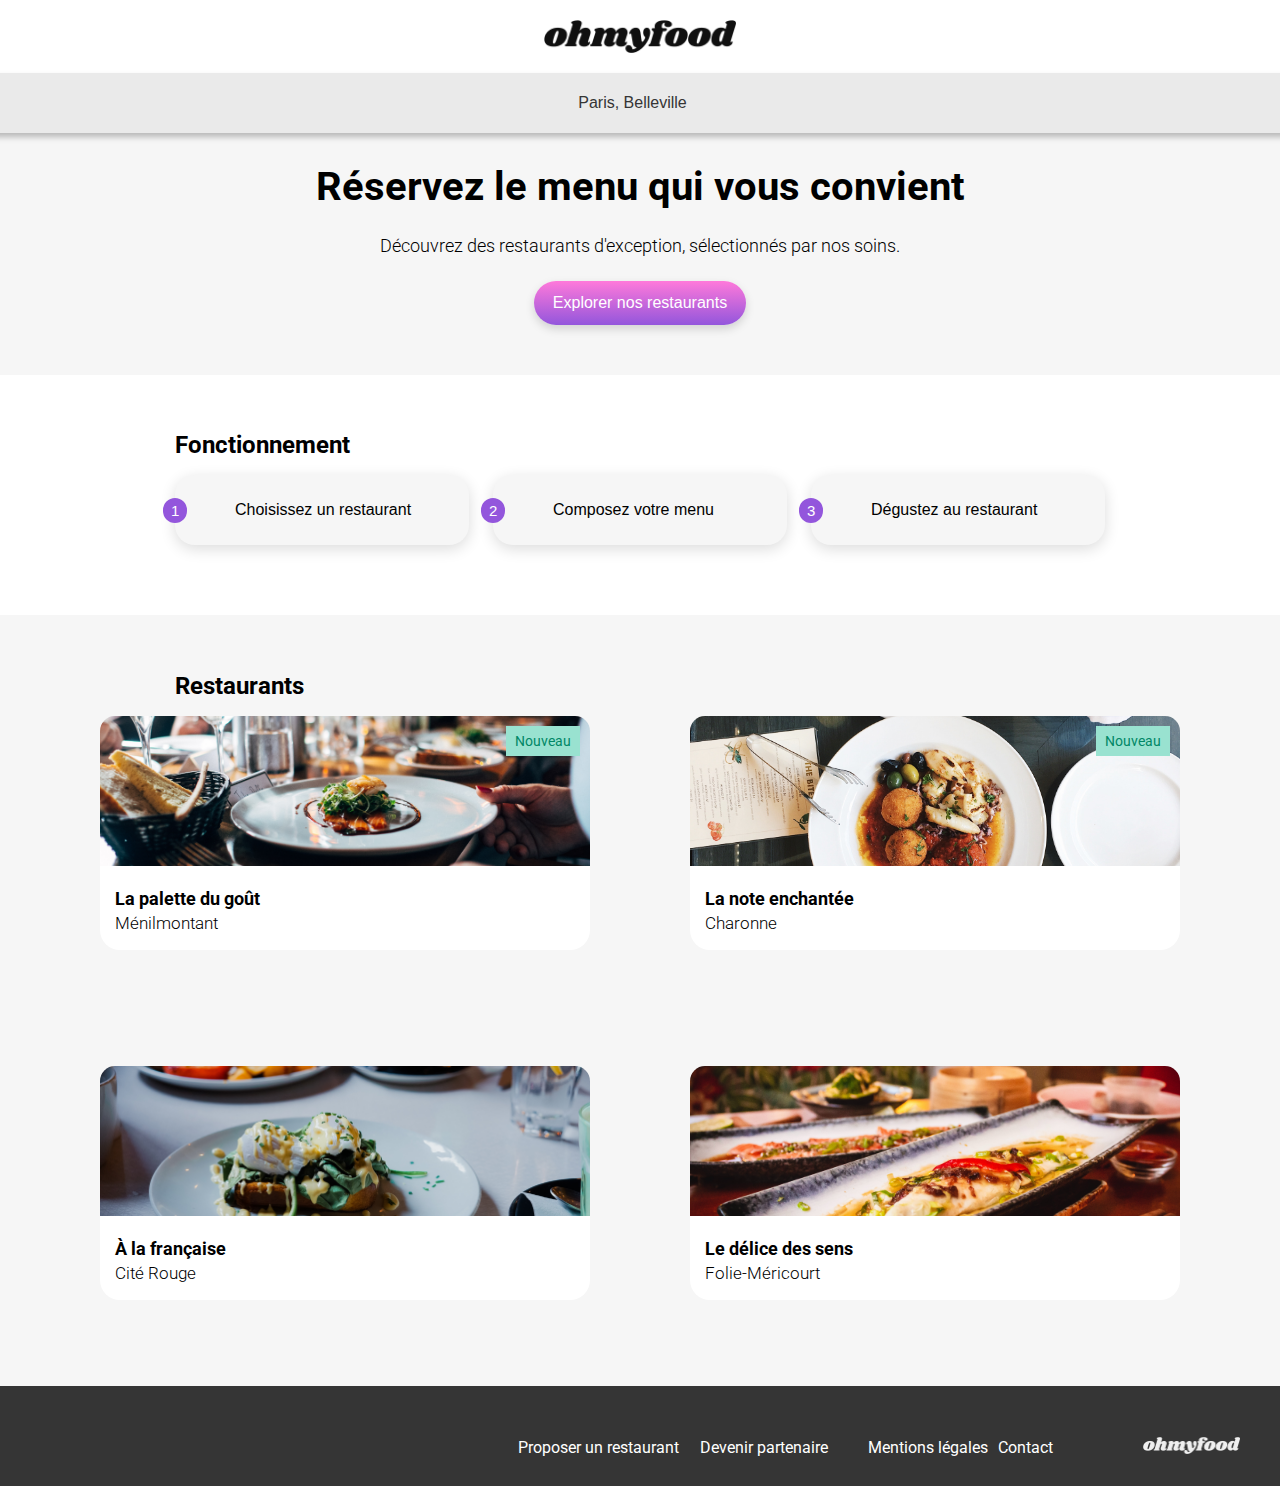
==== commit 1bde2a1e: "orga fichiers scss et intégration menu 1" ====
--- a/index.html
+++ b/index.html
@@ -139,7 +139,7 @@
     <footer>
         <img src="assets/images/logo/ohmyfood.png" alt="logo Ohmyfood" class="logo-footer">
         <ul>
-            <div class="footer-duo">
+            <div class="footer-group">
                 <li>
                     <i class="fa-solid fa-utensils"></i>
                     Proposer un restaurant
@@ -149,7 +149,7 @@
                     Devenir partenaire
                 </li>
             </div>
-            <div class="footer-duo">
+            <div class="footer-group">
                 <li>Mentions légales</li>
                 <li><a href="mailto:votreadresse@mail.com">Contact</a></li>
             </div>
--- a/sass/main.css
+++ b/sass/main.css
@@ -1,3 +1,4 @@
+@charset "UTF-8";
 header {
   display: flex;
   justify-content: center;
@@ -41,36 +42,49 @@
   background-color: #EAEAEA;
 }
 
+.header-menu {
+  display: flex;
+  justify-content: center;
+  align-items: center;
+  flex-direction: row;
+  position: relative;
+}
+.header-menu i {
+  color: black;
+  position: absolute;
+  left: 24px;
+}
+.header-menu .logo-header {
+  margin-left: 50px;
+}
+
+.restaurant-header {
+  position: relative;
+  width: 100%;
+}
+.restaurant-header img {
+  width: 100%;
+  height: auto;
+  display: block; /* Évite l'espace blanc sous l'image */
+}
+
 .restaurants-cards {
   width: 100%;
   display: flex;
   flex-direction: column;
   gap: 17px;
 }
-.restaurants-cards a .fa-heart {
-  position: absolute;
-  right: 15px;
-  bottom: 30px;
-  font-size: 23px;
-}
-.restaurants-cards a .empty-heart,
-.restaurants-cards a .full-heart {
-  transition: opacity 0.3s ease, transform 0.3s ease;
-}
-.restaurants-cards a .empty-heart {
-  opacity: 1;
-}
-.restaurants-cards a .full-heart {
-  color: transparent;
-  opacity: 0;
-  background-clip: text;
-  background-image: linear-gradient(#FF79DA, #9356DC);
-}
-.restaurants-cards a:hover .empty-heart {
-  opacity: 0;
-}
-.restaurants-cards a:hover .full-heart {
-  opacity: 1;
+@media (min-width: 768px) {
+  .restaurants-cards a {
+    width: 340px;
+    height: 250px;
+  }
+}
+@media (min-width: 1200px) {
+  .restaurants-cards a {
+    width: 490px;
+    height: 250px;
+  }
 }
 .restaurants-cards .card {
   background-color: white;
@@ -92,12 +106,6 @@
   padding: 7px 9px;
   font-size: 14px;
 }
-@media (min-width: 768px) {
-  .restaurants-cards .card {
-    width: 490px;
-    height: 250px;
-  }
-}
 .restaurants-cards .card-content {
   padding-left: 15px;
   color: black;
@@ -119,6 +127,13 @@
   .restaurants-cards {
     display: grid;
     grid-template-columns: 1fr 1fr;
+    justify-items: center;
+    justify-content: center;
+    gap: 80px;
+  }
+}
+@media (min-width: 1024px) {
+  .restaurants-cards {
     gap: 100px;
   }
 }
@@ -157,6 +172,12 @@
   padding: 0 50px;
   margin: 0;
 }
+@media (min-width: 768px) {
+  .info h1 {
+    font-size: 40px;
+    font-weight: 700;
+  }
+}
 .info p {
   font-size: 18px;
   font-weight: 300;
@@ -177,7 +198,30 @@
   background-color: #f6f6f6;
 }
 
-.info button {
+.menu {
+  position: relative;
+}
+.menu .menu-content {
+  position: relative;
+  background-color: #f6f6f6;
+  padding: 20px;
+  border-top-left-radius: 40px;
+  border-top-right-radius: 40px;
+  margin-top: -30px;
+  /* Permet de faire dépasser la section sur l'image */
+  z-index: 1;
+  /* Assure que le contenu du menu est au-dessus de l'image */
+}
+.menu .menu-content .menu-restaurant-title {
+  position: relative;
+  font-family: "Shrikhand", sans-serif;
+  font-size: 28px;
+}
+.menu .menu-content .menu-restaurant-title .card-rating i {
+  font-size: 30px;
+}
+
+.info button, .command-btn {
   color: white;
   border: none;
   padding: 13px 19px;
@@ -188,7 +232,7 @@
   box-shadow: 0px 4px 10px rgba(0, 0, 0, 0.15);
   transition: filter 0.3s ease-out, box-shadow 0.3s ease-out;
 }
-.info button:hover {
+.info button:hover, .command-btn:hover {
   filter: brightness(110%);
   box-shadow: 0px 6px 12px rgba(0, 0, 0, 0.25);
 }
@@ -204,7 +248,8 @@
   display: flex;
   align-items: center;
   justify-content: flex-start;
-  width: 95%;
+  width: 100%;
+  max-width: 335px;
   border: none;
   position: relative;
   padding: 10px 5px 10px 10px;
@@ -234,15 +279,36 @@
 .fonct-btn button #icone-store {
   color: #9356DC;
 }
-@media (min-width: 768px) {
-  .fonct-btn button {
-    width: 335px;
-  }
-}
-@media (min-width: 768px) {
+@media (min-width: 1200px) {
   .fonct-btn {
     flex-direction: row;
   }
+}
+
+.card-rating .fa-heart {
+  position: absolute;
+  right: 15px;
+  bottom: 30px;
+  font-size: 23px;
+}
+.card-rating .empty-heart,
+.card-rating .full-heart {
+  transition: opacity 0.3s ease, transform 0.3s ease;
+}
+.card-rating .empty-heart {
+  opacity: 1;
+}
+.card-rating .full-heart {
+  color: transparent;
+  opacity: 0;
+  background-clip: text;
+  background-image: linear-gradient(#FF79DA, #9356DC);
+}
+.card-rating:hover .empty-heart {
+  opacity: 0;
+}
+.card-rating:hover .full-heart {
+  opacity: 1;
 }
 
 footer {
@@ -257,7 +323,13 @@
 }
 @media (min-width: 768px) {
   footer .logo-footer {
-    width: 6%;
+    width: 10%;
+    margin-top: 20px;
+  }
+}
+@media (min-width: 1200px) {
+  footer .logo-footer {
+    width: 8%;
   }
 }
 footer ul {
@@ -266,12 +338,12 @@
   margin-bottom: 0;
   text-decoration: none;
 }
-footer ul .footer-duo li {
+footer ul .footer-group li {
   padding-bottom: 7px;
   font-size: 16px;
 }
 @media (min-width: 768px) {
-  footer ul .footer-duo {
+  footer ul .footer-group {
     display: flex;
     flex-direction: row;
     align-items: center;
@@ -283,6 +355,13 @@
     display: flex;
     flex-direction: row;
     align-items: center;
+    gap: 20px;
+    padding-right: 20px;
+    margin-top: 30px;
+  }
+}
+@media (min-width: 1200px) {
+  footer ul {
     gap: 40px;
     padding-right: 70px;
   }
@@ -306,5 +385,14 @@
     padding-right: 40px;
   }
 }
+@media (min-width: 1200px) {
+  footer {
+    display: flex;
+    flex-direction: row-reverse;
+    align-items: center;
+    gap: 20px;
+    padding-right: 40px;
+  }
+}
 
 /*# sourceMappingURL=main.css.map */
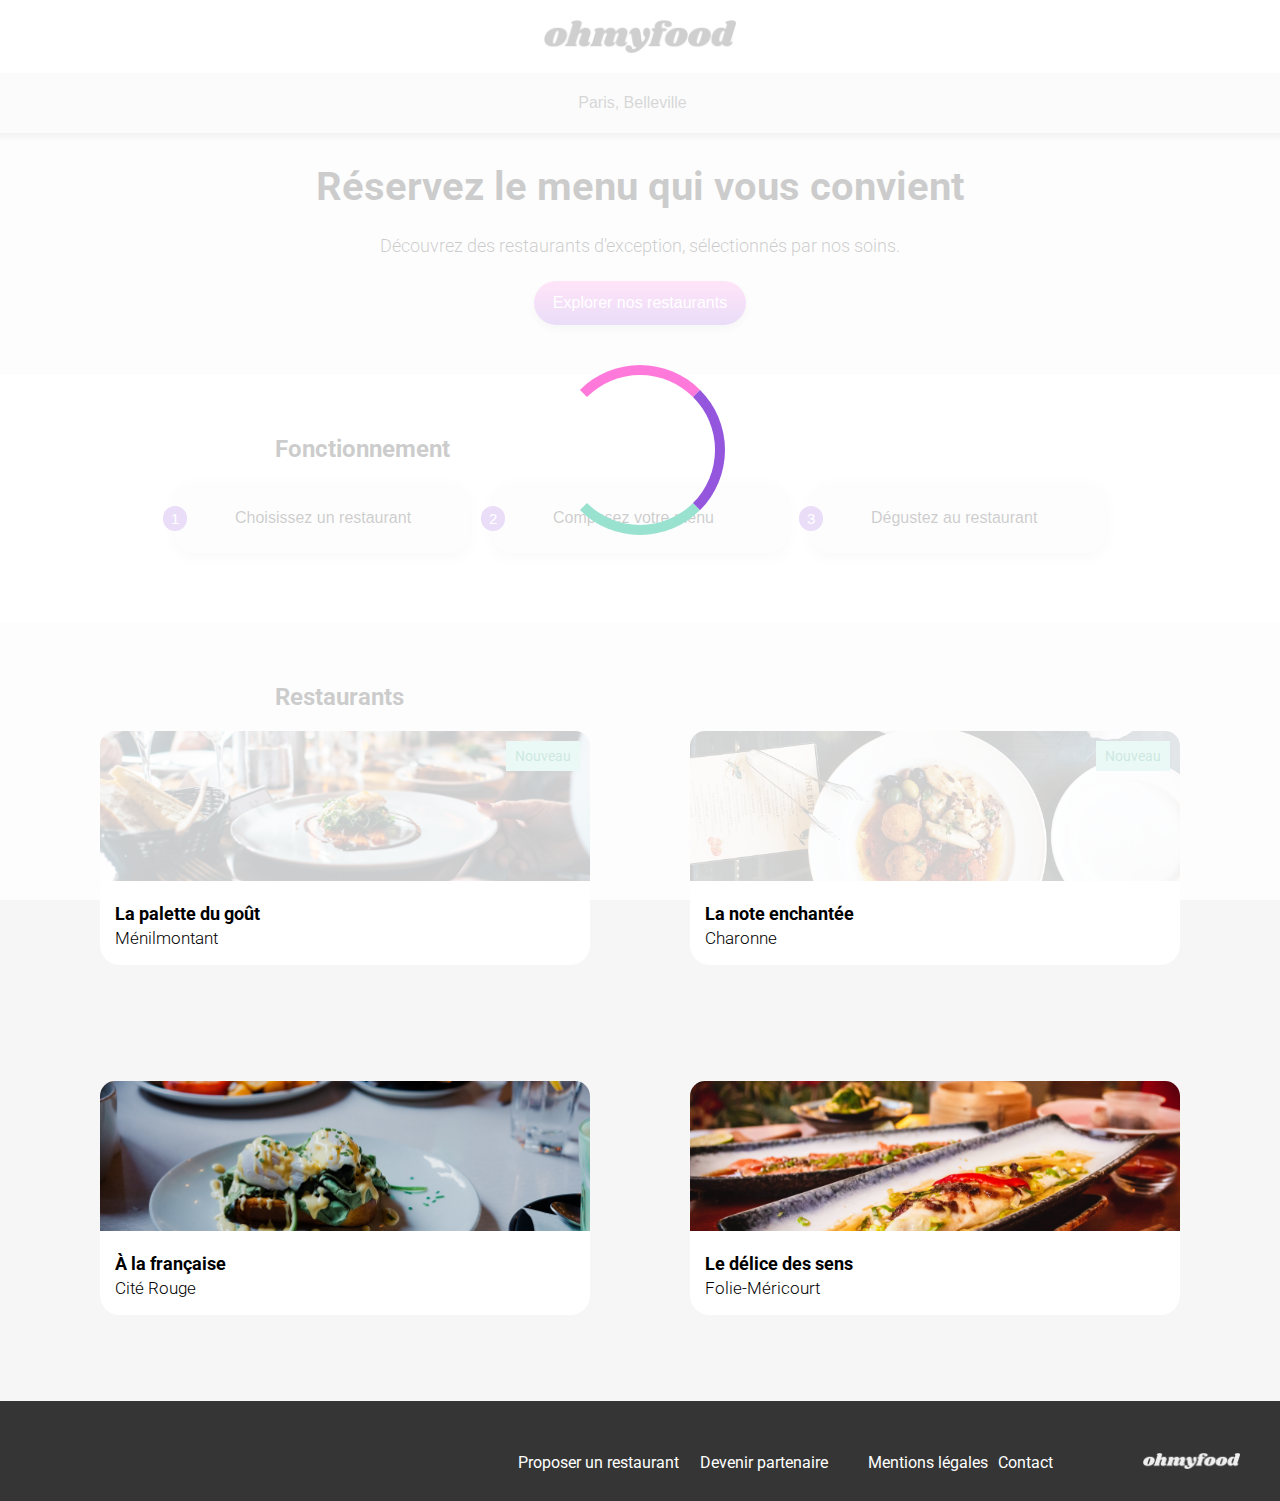
==== commit 8872f68a: "debut animations" ====
--- a/index.html
+++ b/index.html
@@ -19,6 +19,9 @@
 </head>
 
 <body>
+    <!-- LOADER -->
+    <div class="loader"></div>
+
 
     <header>
         <img src="assets/images/logo/ohmyfood.png" alt="Logo Ohmyfood" class="logo-header">
@@ -30,7 +33,6 @@
         </div>
     </header>
 
-
     <main>
         <section class="info">
             <h1>Réservez le menu qui vous convient</h1>
@@ -39,7 +41,7 @@
         </section>
 
         <section class="fonctionnement main-section">
-            <h1>Fonctionnement</h1>
+            <h2>Fonctionnement</h2>
             <div class="fonct-btn">
                 <button>
                     <div class="button-number">1</div>
@@ -61,10 +63,10 @@
 
         <section class="restaurants main-section">
             <div class="restaurant-title">
-                <h1>Restaurants</h1>
+                <h2>Restaurants</h2>
             </div>
             <div class="restaurants-cards">
-                <a href="#">
+                <a href="restaurants/la-palette-du-gout.html">
                     <article class="card">
                         <div class="alert">Nouveau</div>
                         <img src="assets/images/restaurants/jay-wennington-N_Y88TWmGwA-unsplash.jpg"
@@ -81,7 +83,7 @@
                         </div>
                     </article>
                 </a>
-                <a href="#">
+                <a href="restaurants/la-note-enchantee.html">
                     <article class="card">
 
                         <div class="alert">Nouveau</div>
@@ -99,7 +101,7 @@
                         </div>
                     </article>
                 </a>
-                <a href="#">
+                <a href="restaurants/a-la-francaise.html">
                     <article class="card">
 
                         <img src="assets/images/restaurants/toa-heftiba-DQKerTsQwi0-unsplash.jpg"
@@ -116,7 +118,7 @@
                         </div>
                     </article>
                 </a>
-                <a href="#">
+                <a href="restaurants/le-delice-des-sens.html">
                     <article class="card">
                         <img src="assets/images/restaurants/louis-hansel-shotsoflouis-qNBGVyOCY8Q-unsplash.jpg"
                             alt="Image du restaurant Le délice des sens" class="alert-image">
--- a/sass/main.css
+++ b/sass/main.css
@@ -54,9 +54,6 @@
   position: absolute;
   left: 24px;
 }
-.header-menu .logo-header {
-  margin-left: 50px;
-}
 
 .restaurant-header {
   position: relative;
@@ -65,7 +62,13 @@
 .restaurant-header img {
   width: 100%;
   height: auto;
-  display: block; /* Évite l'espace blanc sous l'image */
+}
+@media (min-width: 768px) {
+  .restaurant-header img {
+    width: 100%;
+    height: 350px;
+    object-fit: cover;
+  }
 }
 
 .restaurants-cards {
@@ -108,6 +111,7 @@
 }
 .restaurants-cards .card-content {
   padding-left: 15px;
+  padding-right: 25px;
   color: black;
   display: flex;
   flex-direction: row;
@@ -157,6 +161,12 @@
   font-weight: 700;
 }
 
+@media (min-width: 768px) {
+  h2 {
+    padding-left: 100px;
+  }
+}
+
 .info {
   display: flex;
   justify-content: center;
@@ -204,24 +214,102 @@
 .menu .menu-content {
   position: relative;
   background-color: #f6f6f6;
-  padding: 20px;
+  padding: 30px 13px 20px 13px;
   border-top-left-radius: 40px;
   border-top-right-radius: 40px;
-  margin-top: -30px;
-  /* Permet de faire dépasser la section sur l'image */
-  z-index: 1;
-  /* Assure que le contenu du menu est au-dessus de l'image */
+  margin-top: -45px;
 }
 .menu .menu-content .menu-restaurant-title {
   position: relative;
+  display: flex;
+  justify-content: center;
+  align-items: center;
+  flex-direction: row;
+  justify-content: space-between;
+}
+.menu .menu-content .menu-restaurant-title h1 {
+  margin: 0;
   font-family: "Shrikhand", sans-serif;
   font-size: 28px;
+  font-weight: 400;
+  padding-right: 24px;
 }
 .menu .menu-content .menu-restaurant-title .card-rating i {
-  font-size: 30px;
-}
-
-.info button, .command-btn {
+  font-size: 28px;
+}
+@media (min-width: 768px) {
+  .menu .menu-content .menu-restaurant-title {
+    width: 70%;
+    margin-left: auto;
+    margin-right: auto;
+    justify-content: center;
+  }
+}
+.menu .menu-content .section-menu {
+  display: flex;
+  flex-direction: column;
+}
+.menu .menu-content .section-menu .section-title {
+  border-bottom: 3px solid #99E2D0;
+  width: 40px;
+  margin-left: 10px;
+  margin-top: 40px;
+  margin-bottom: 12px;
+  font-size: 16px;
+  font-weight: 300;
+  padding-bottom: 6px;
+  text-align: left;
+}
+.menu .menu-content .section-menu .menu-list {
+  display: flex;
+  flex-direction: column;
+  gap: 12px;
+}
+.menu .menu-content .section-menu .menu-list .menu-item {
+  padding: 12px 15px 12px 15px;
+  background-color: #ffffff;
+  border-radius: 15px;
+  box-shadow: 0px 4px 15px rgba(0, 0, 0, 0.14);
+}
+.menu .menu-content .section-menu .menu-list .menu-item .card-txt .card-title {
+  margin: 0;
+}
+.menu .menu-content .section-menu .menu-list .menu-item .card-txt .card-title h3 {
+  font-size: 18px;
+  font-weight: 500;
+}
+.menu .menu-content .section-menu .menu-list .menu-item .card-txt .card-subtitle {
+  display: flex;
+  justify-content: space-between;
+}
+.menu .menu-content .section-menu .menu-list .menu-item .card-txt .card-subtitle p {
+  font-size: 15px;
+  font-weight: 300;
+  margin-top: 5px;
+  margin-bottom: 0;
+}
+.menu .menu-content .section-menu button {
+  align-self: center;
+  margin: 40px auto 20px auto;
+  padding: 16px 49px;
+}
+@media (min-width: 768px) {
+  .menu .menu-content .section-menu {
+    width: 70%;
+    margin-left: auto;
+    margin-right: auto;
+  }
+}
+@media (min-width: 768px) {
+  .menu .menu-content {
+    width: 70%;
+    margin-left: auto;
+    margin-right: auto;
+  }
+}
+
+.info button,
+.command-btn {
   color: white;
   border: none;
   padding: 13px 19px;
@@ -232,7 +320,8 @@
   box-shadow: 0px 4px 10px rgba(0, 0, 0, 0.15);
   transition: filter 0.3s ease-out, box-shadow 0.3s ease-out;
 }
-.info button:hover, .command-btn:hover {
+.info button:hover,
+.command-btn:hover {
   filter: brightness(110%);
   box-shadow: 0px 6px 12px rgba(0, 0, 0, 0.25);
 }
@@ -285,10 +374,11 @@
   }
 }
 
+.card-rating {
+  position: relative;
+  cursor: pointer;
+}
 .card-rating .fa-heart {
-  position: absolute;
-  right: 15px;
-  bottom: 30px;
   font-size: 23px;
 }
 .card-rating .empty-heart,
@@ -296,13 +386,21 @@
   transition: opacity 0.3s ease, transform 0.3s ease;
 }
 .card-rating .empty-heart {
-  opacity: 1;
+  color: black;
+  position: relative;
+  z-index: 1;
+  transition: color 0.3s ease;
 }
 .card-rating .full-heart {
-  color: transparent;
+  position: absolute;
+  top: 0;
+  left: 0;
   opacity: 0;
-  background-clip: text;
-  background-image: linear-gradient(#FF79DA, #9356DC);
+  transition: opacity 0.4s ease;
+  z-index: 0;
+  background: linear-gradient(#FF79DA, #9356DC);
+  -webkit-background-clip: text;
+  -webkit-text-fill-color: transparent;
 }
 .card-rating:hover .empty-heart {
   opacity: 0;
@@ -395,4 +493,106 @@
   }
 }
 
+/* Définition des couleurs */
+:root {
+  --button-first-color: #FF79DA;
+  --button-second-color: #9356DC;
+  --button-third-color: #99E2D0;
+  --button-alert-color: #008766;
+}
+
+.loader {
+  position: absolute;
+  top: 0;
+  left: 0;
+  width: 100vw;
+  height: 100vh;
+  background-color: rgba(255, 255, 255, 0.8);
+  /* Fond semi-transparent */
+  display: flex;
+  justify-content: center;
+  align-items: center;
+  z-index: 9999;
+  animation: fadeOut 3s ease-in-out forwards;
+}
+
+/* Cercle de rotation avec dégradé */
+.loader::after {
+  content: "";
+  width: 150px;
+  height: 150px;
+  border-radius: 50%;
+  border: 10px solid transparent;
+  border-top-color: var(--button-first-color);
+  border-right-color: var(--button-second-color);
+  border-bottom-color: var(--button-third-color);
+  animation: spin 3s linear forwards;
+  /* La rotation s'arrête après 3s */
+}
+
+/* Animation de rotation */
+@keyframes spin {
+  0% {
+    transform: rotate(0deg);
+  }
+  100% {
+    transform: rotate(360deg);
+  }
+}
+/* Animation pour faire disparaître le loader après un délai */
+@keyframes fadeOut {
+  0% {
+    opacity: 1;
+  }
+  100% {
+    opacity: 0;
+    visibility: hidden;
+  }
+}
+/* Contenu principal qui sera visible après le loader */
+.content {
+  display: none;
+  /* Masqué tant que le loader est visible */
+  text-align: center;
+  opacity: 0;
+  animation: fadeIn 1s forwards 3s;
+  /* Affiche le contenu après le délai */
+}
+
+/* Animation de fade-in pour le contenu */
+@keyframes fadeIn {
+  0% {
+    opacity: 0;
+  }
+  100% {
+    opacity: 1;
+  }
+}
+/* Masque initial des sections */
+.menu-list {
+  opacity: 0;
+  transform: translateX(40px);
+  animation: groupAppear 1s ease-out forwards;
+}
+
+/* Animation pour chaque groupe (Entrées, Plats, Desserts) */
+@keyframes groupAppear {
+  to {
+    opacity: 1;
+    transform: translateY(0);
+  }
+}
+/* Délai d'animation pour chaque groupe */
+.entrees {
+  animation-delay: 0s;
+}
+
+.plats {
+  animation-delay: 0.5s;
+}
+
+.desserts {
+  animation-delay: 1s;
+}
+
 /*# sourceMappingURL=main.css.map */
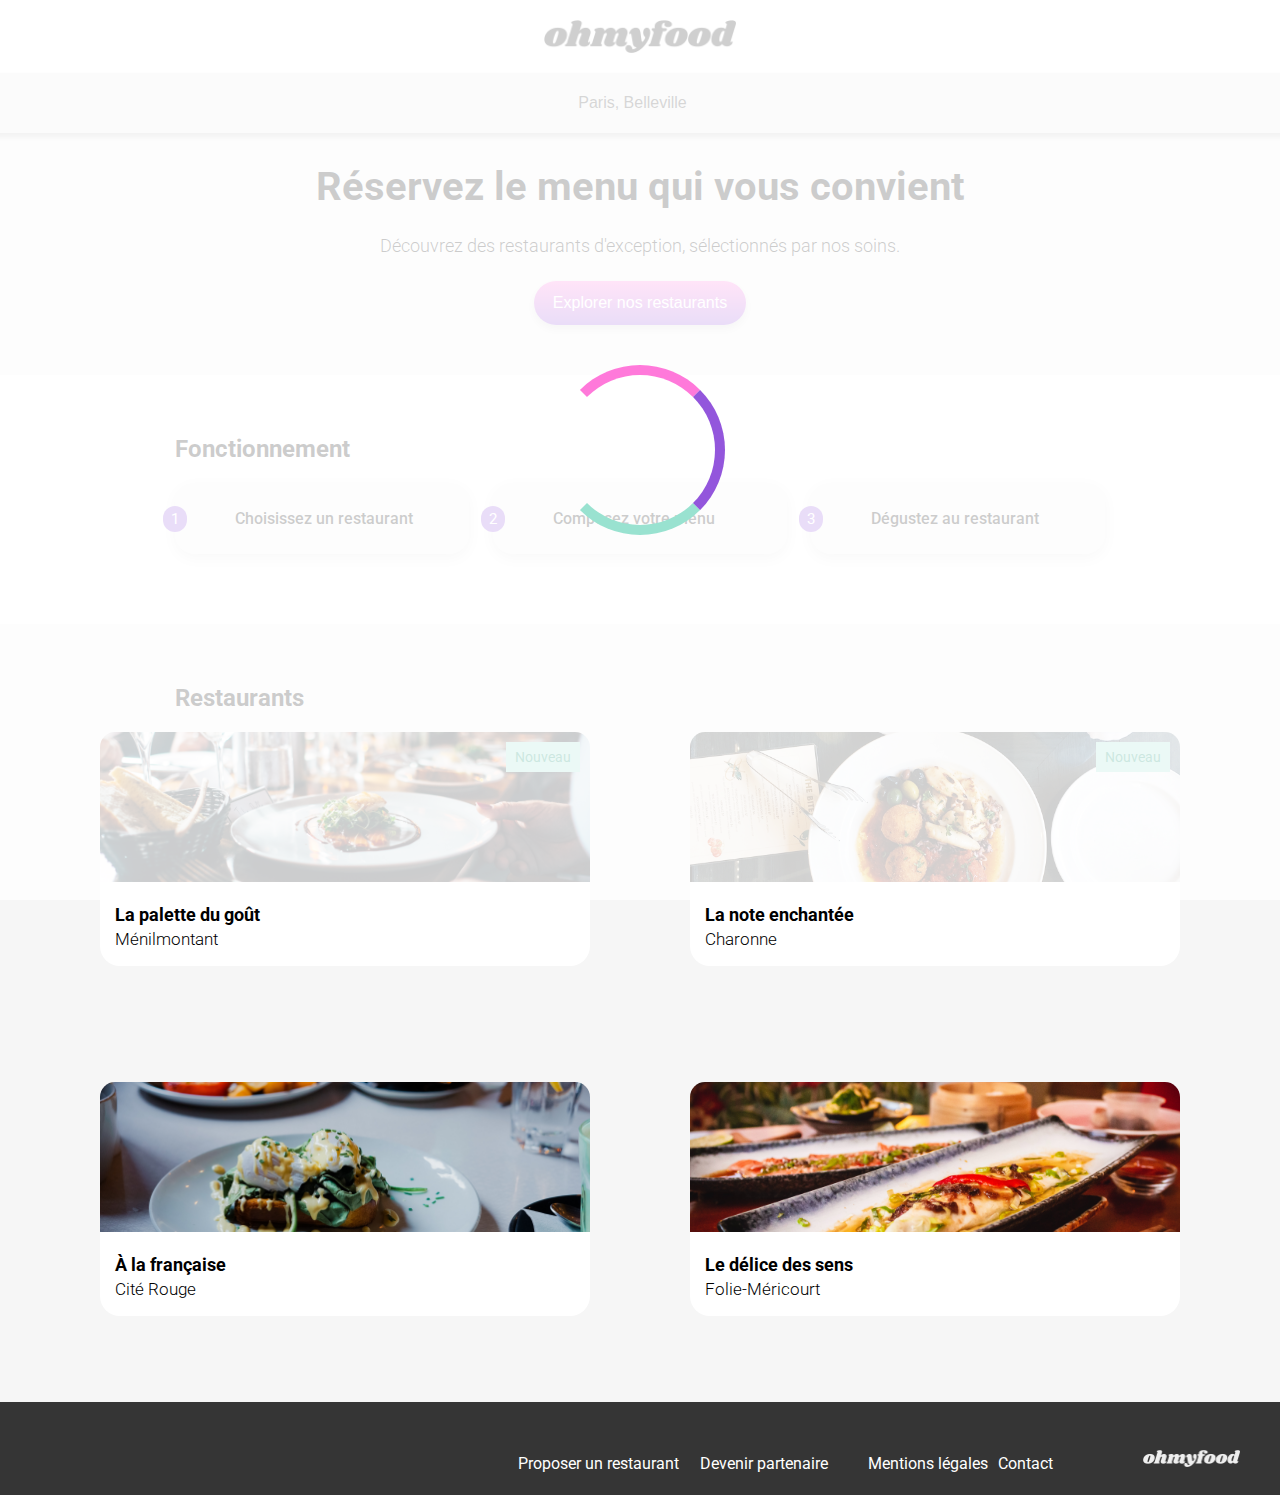
==== commit 1f014ebb: "W3C ok" ====
--- a/index.html
+++ b/index.html
@@ -43,21 +43,21 @@
         <section class="fonctionnement main-section">
             <h2>Fonctionnement</h2>
             <div class="fonct-btn">
-                <button>
+                <div class="button">
                     <div class="button-number">1</div>
                     <i class="fa-solid fa-mobile-screen-button"></i>
                     <p>Choisissez un restaurant</p>
-                </button>
-                <button>
+                </div>
+                <div class="button">
                     <div class="button-number">2</div>
                     <i class="fa-solid fa-list"></i>
                     <p>Composez votre menu</p>
-                </button>
-                <button>
+                </div>
+                <div class="button">
                     <div class="button-number">3</div>
                     <i class="fa-solid fa-store" id="icone-store"></i>
                     <p>Dégustez au restaurant</p>
-                </button>
+                </div>
             </div>
         </section>
 
@@ -141,20 +141,20 @@
     <footer>
         <img src="assets/images/logo/ohmyfood.png" alt="logo Ohmyfood" class="logo-footer">
         <ul>
-            <div class="footer-group">
-                <li>
+            <li class="footer-group">
+                <div>
                     <i class="fa-solid fa-utensils"></i>
                     Proposer un restaurant
-                </li>
-                <li>
+                </div>
+                <div>
                     <i class="fa-solid fa-handshake-angle"></i>
                     Devenir partenaire
-                </li>
-            </div>
-            <div class="footer-group">
-                <li>Mentions légales</li>
-                <li><a href="mailto:votreadresse@mail.com">Contact</a></li>
-            </div>
+                </div>
+            </li>
+            <li class="footer-group">
+                <div>Mentions légales</div>
+                <div><a href="mailto:votreadresse@mail.com">Contact</a></div>
+            </li>
         </ul>
     </footer>
 
--- a/sass/main.css
+++ b/sass/main.css
@@ -159,12 +159,6 @@
 h1 {
   font-size: 24px;
   font-weight: 700;
-}
-
-@media (min-width: 768px) {
-  h2 {
-    padding-left: 100px;
-  }
 }
 
 .info {
@@ -281,17 +275,13 @@
 .menu .menu-content .section-menu .menu-list .menu-item .card-txt .card-subtitle {
   display: flex;
   justify-content: space-between;
+  align-items: flex-start;
 }
 .menu .menu-content .section-menu .menu-list .menu-item .card-txt .card-subtitle p {
   font-size: 15px;
   font-weight: 300;
   margin-top: 5px;
   margin-bottom: 0;
-}
-.menu .menu-content .section-menu button {
-  align-self: center;
-  margin: 40px auto 20px auto;
-  padding: 16px 49px;
 }
 @media (min-width: 768px) {
   .menu .menu-content .section-menu {
@@ -326,6 +316,12 @@
   box-shadow: 0px 6px 12px rgba(0, 0, 0, 0.25);
 }
 
+.command-btn {
+  align-self: center;
+  margin: 40px auto 20px auto;
+  padding: 16px 49px;
+}
+
 .fonct-btn {
   display: flex;
   justify-content: center;
@@ -333,7 +329,7 @@
   flex-direction: column;
   gap: 24px;
 }
-.fonct-btn button {
+.fonct-btn .button {
   display: flex;
   align-items: center;
   justify-content: flex-start;
@@ -346,7 +342,7 @@
   border-radius: 20px;
   box-shadow: 0px 4px 15px rgba(0, 0, 0, 0.14);
 }
-.fonct-btn button .button-number {
+.fonct-btn .button .button-number {
   position: absolute;
   left: -12px;
   background-color: #9356DC;
@@ -355,17 +351,17 @@
   padding: 4px 8px;
   font-size: 15px;
 }
-.fonct-btn button i {
+.fonct-btn .button i {
   margin-left: 25px;
   color: #7E7E7E;
   font-size: 19px;
 }
-.fonct-btn button p {
+.fonct-btn .button p {
   margin-left: 25px;
   font-size: 16px;
   font-weight: 500;
 }
-.fonct-btn button #icone-store {
+.fonct-btn .button #icone-store {
   color: #9356DC;
 }
 @media (min-width: 1200px) {
@@ -399,7 +395,7 @@
   transition: opacity 0.4s ease;
   z-index: 0;
   background: linear-gradient(#FF79DA, #9356DC);
-  -webkit-background-clip: text;
+  background-clip: text;
   -webkit-text-fill-color: transparent;
 }
 .card-rating:hover .empty-heart {
@@ -493,14 +489,6 @@
   }
 }
 
-/* Définition des couleurs */
-:root {
-  --button-first-color: #FF79DA;
-  --button-second-color: #9356DC;
-  --button-third-color: #99E2D0;
-  --button-alert-color: #008766;
-}
-
 .loader {
   position: absolute;
   top: 0;
@@ -508,7 +496,6 @@
   width: 100vw;
   height: 100vh;
   background-color: rgba(255, 255, 255, 0.8);
-  /* Fond semi-transparent */
   display: flex;
   justify-content: center;
   align-items: center;
@@ -523,11 +510,10 @@
   height: 150px;
   border-radius: 50%;
   border: 10px solid transparent;
-  border-top-color: var(--button-first-color);
-  border-right-color: var(--button-second-color);
-  border-bottom-color: var(--button-third-color);
+  border-top-color: #FF79DA;
+  border-right-color: #9356DC;
+  border-bottom-color: #99E2D0;
   animation: spin 3s linear forwards;
-  /* La rotation s'arrête après 3s */
 }
 
 /* Animation de rotation */
@@ -552,11 +538,9 @@
 /* Contenu principal qui sera visible après le loader */
 .content {
   display: none;
-  /* Masqué tant que le loader est visible */
   text-align: center;
   opacity: 0;
   animation: fadeIn 1s forwards 3s;
-  /* Affiche le contenu après le délai */
 }
 
 /* Animation de fade-in pour le contenu */
@@ -595,4 +579,48 @@
   animation-delay: 1s;
 }
 
+.menu-item {
+  position: relative;
+  cursor: pointer;
+  display: flex;
+}
+.menu-item:hover .checkmark-container {
+  opacity: 1;
+  transform: translateX(0);
+}
+.menu-item .checkmark-container {
+  top: 0;
+  right: 0;
+  width: 60px;
+  height: 70px;
+  position: absolute;
+  border-top-right-radius: 15px;
+  border-bottom-right-radius: 15px;
+  background-color: #99E2D0;
+  transform: translateX(100%);
+  opacity: 0;
+  transition: transform 0.7s ease-in-out;
+}
+.menu-item .checkmark-container .checkmark {
+  font-size: 15px;
+  color: #99E2D0;
+  background-color: white;
+  border-radius: 50%;
+  width: 20px;
+  height: 20px;
+}
+.menu-item .card-txt {
+  flex-grow: 1;
+}
+.menu-item .card-txt .card-subtitle p:nth-child(1) {
+  overflow: hidden;
+  white-space: nowrap;
+  text-overflow: ellipsis;
+  width: 100%;
+  transition: padding-right 0.7s ease-in-out, width 0.7s ease-in-out;
+}
+.menu-item:hover .card-txt {
+  padding-right: 60px;
+}
+
 /*# sourceMappingURL=main.css.map */
